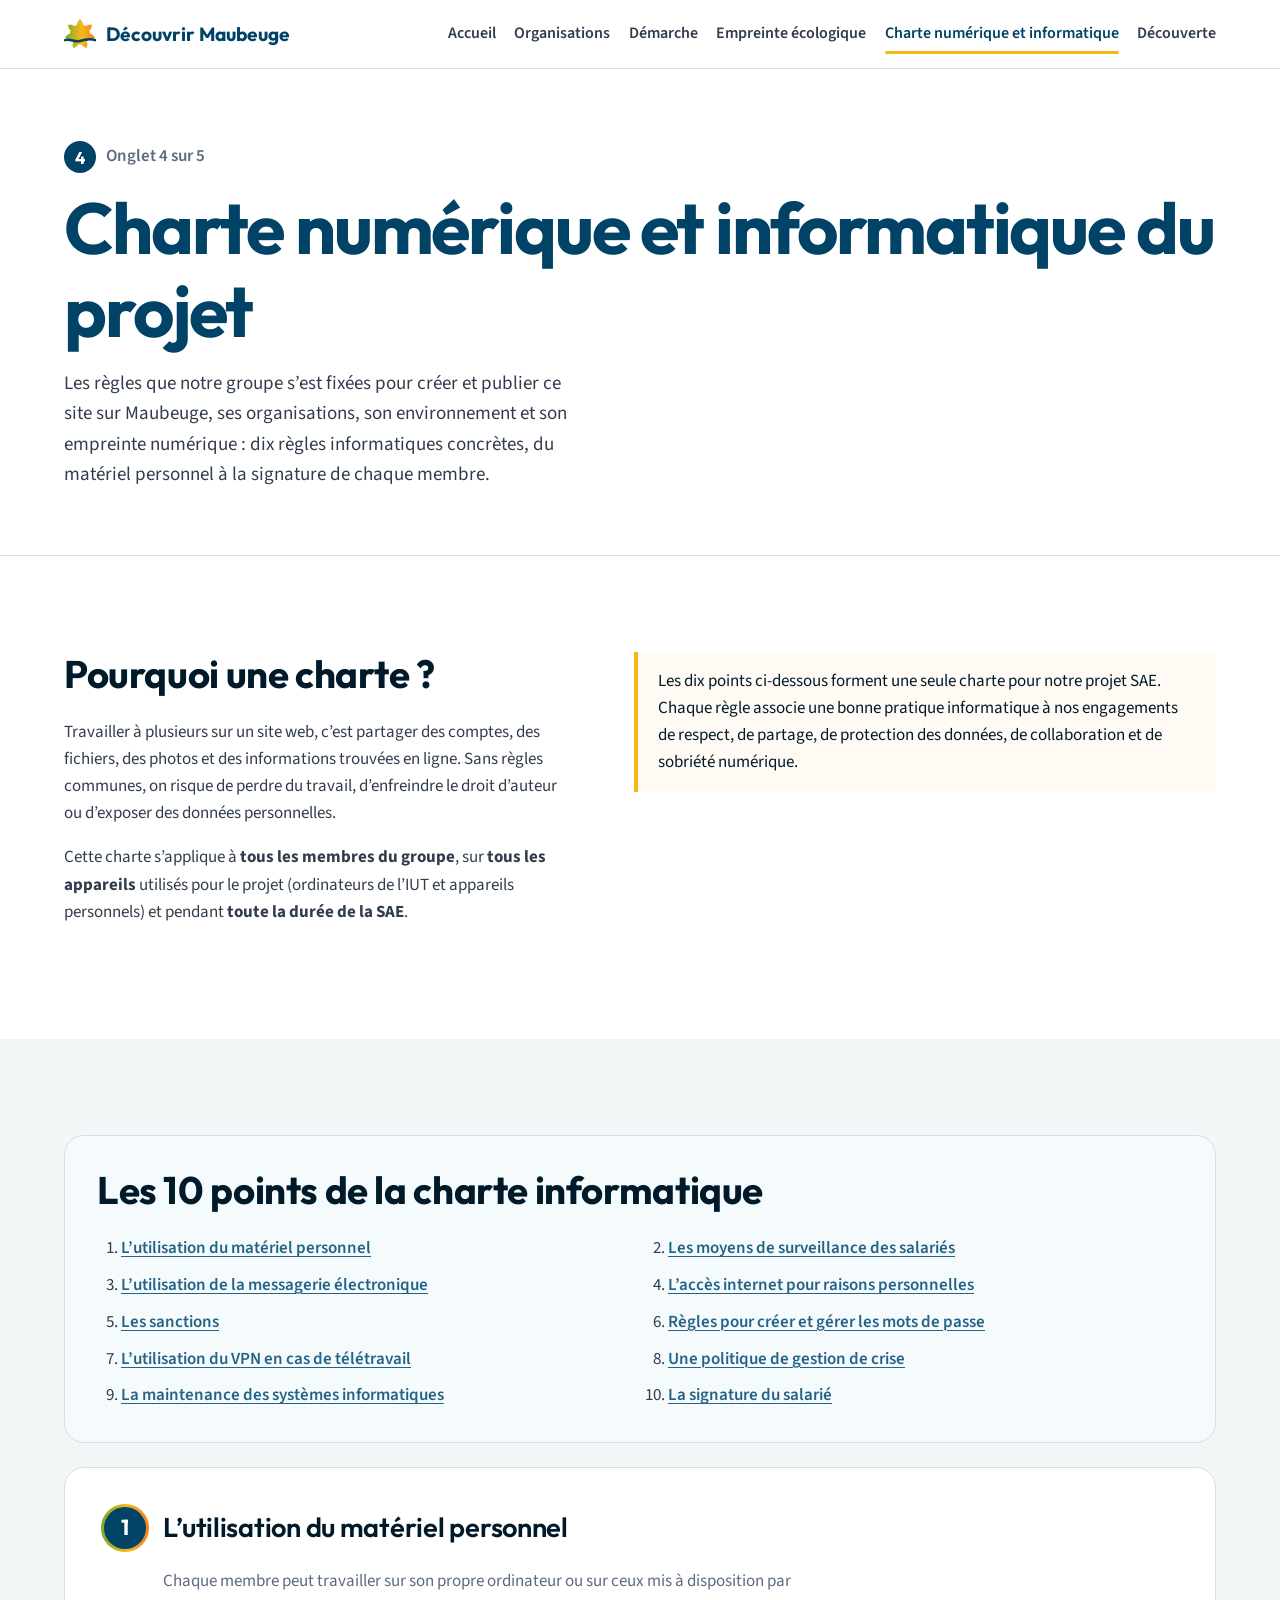
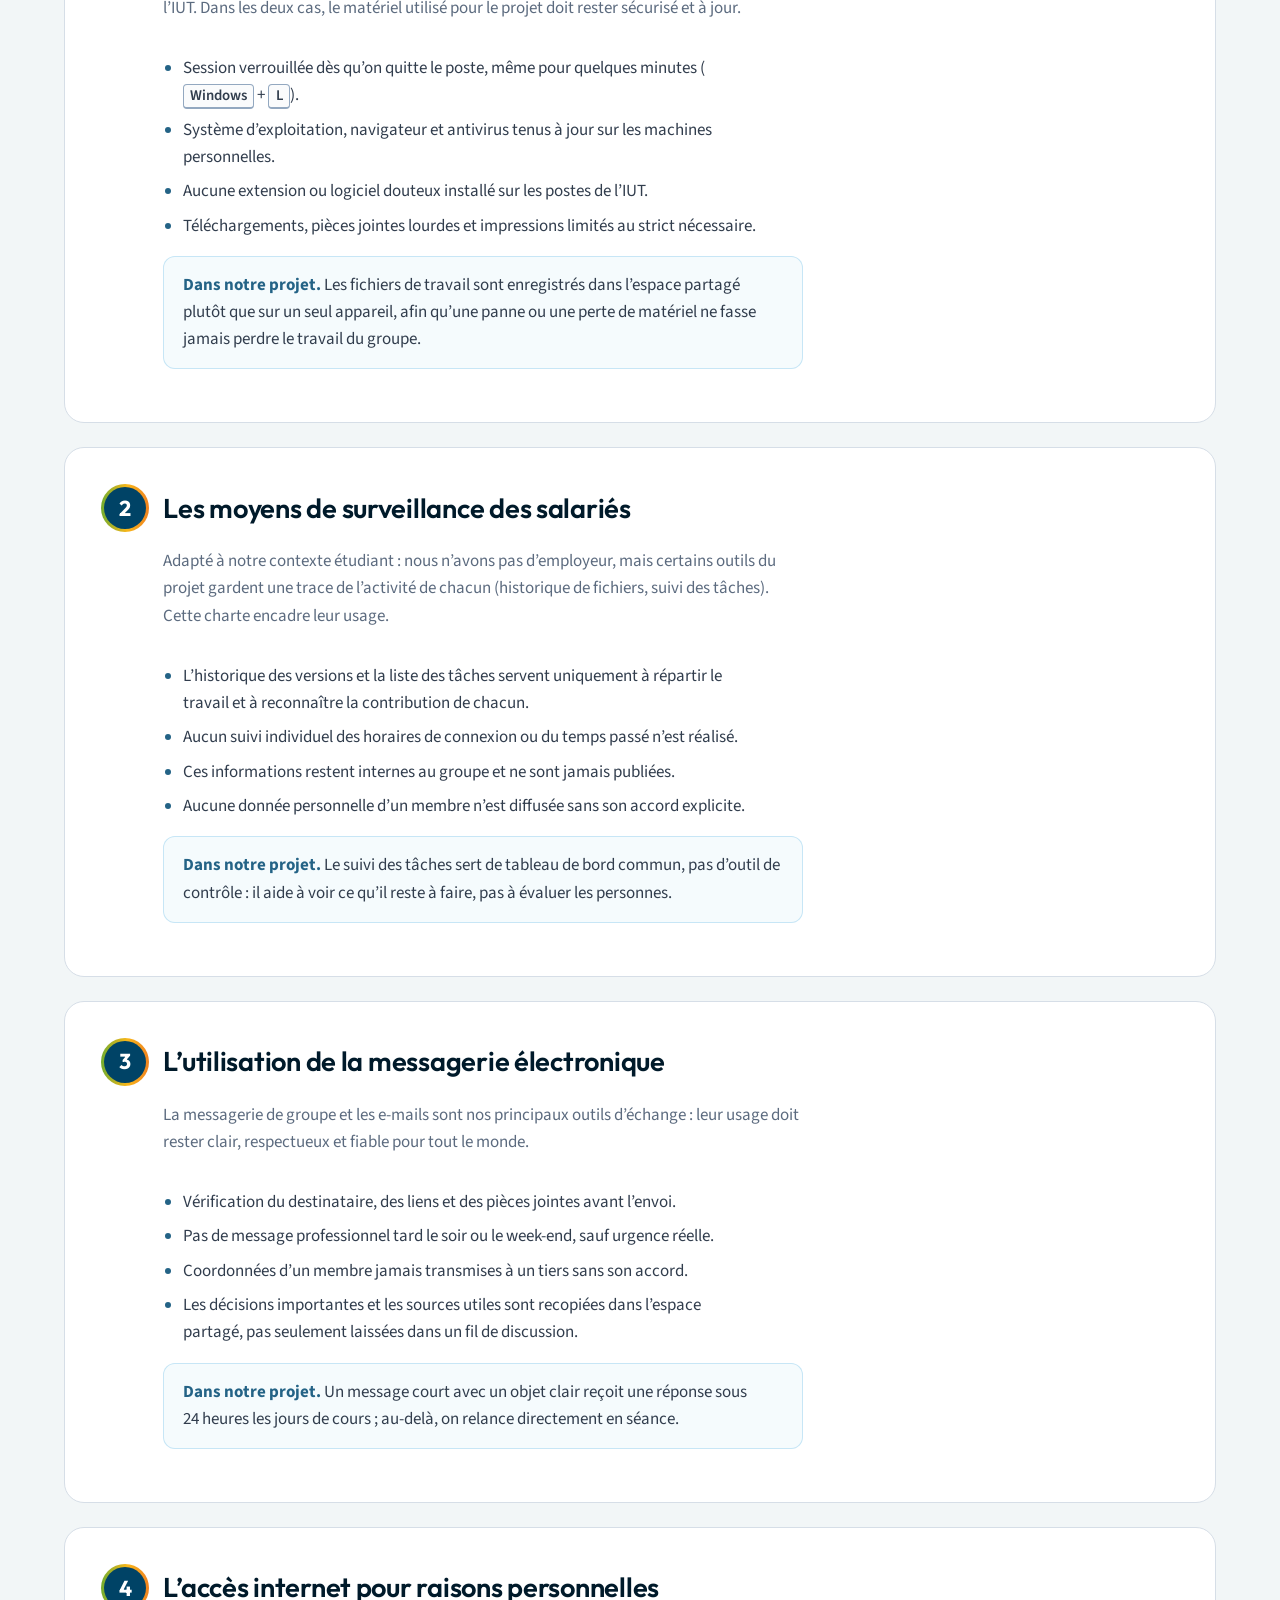
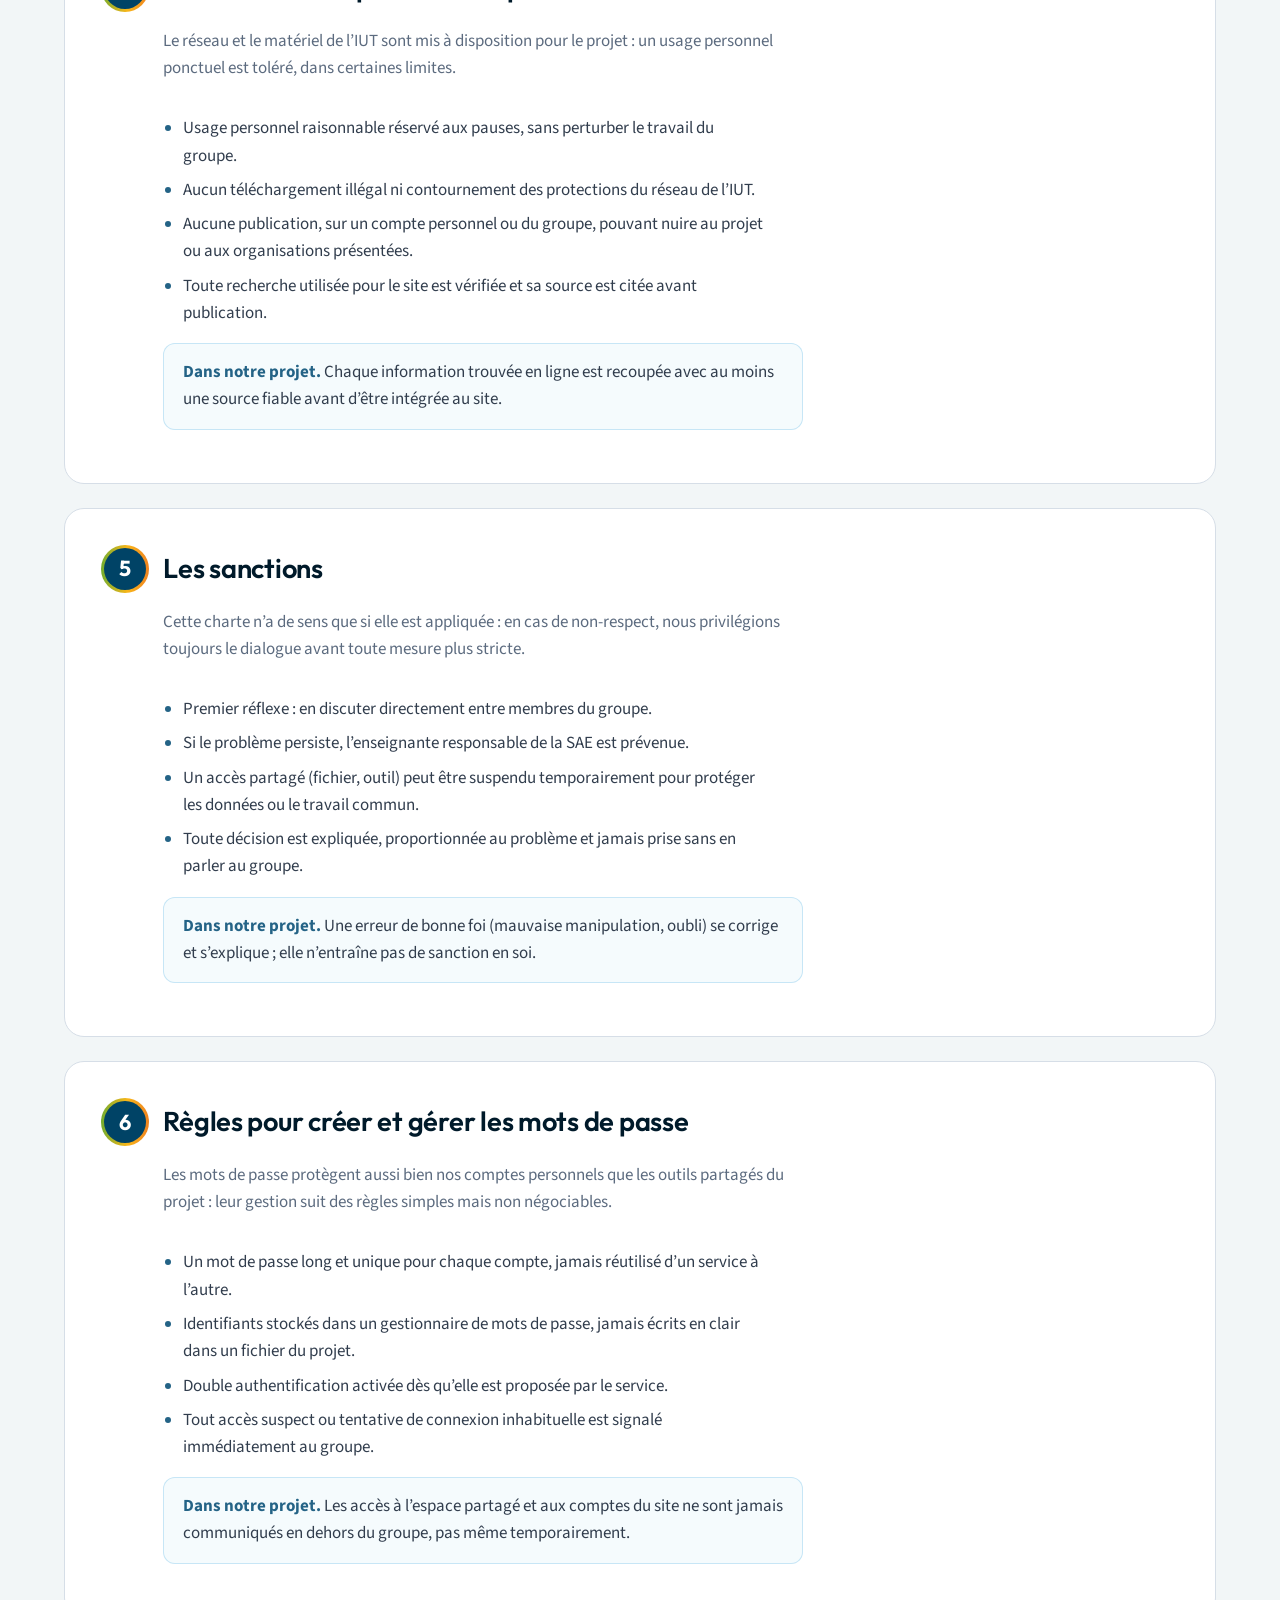
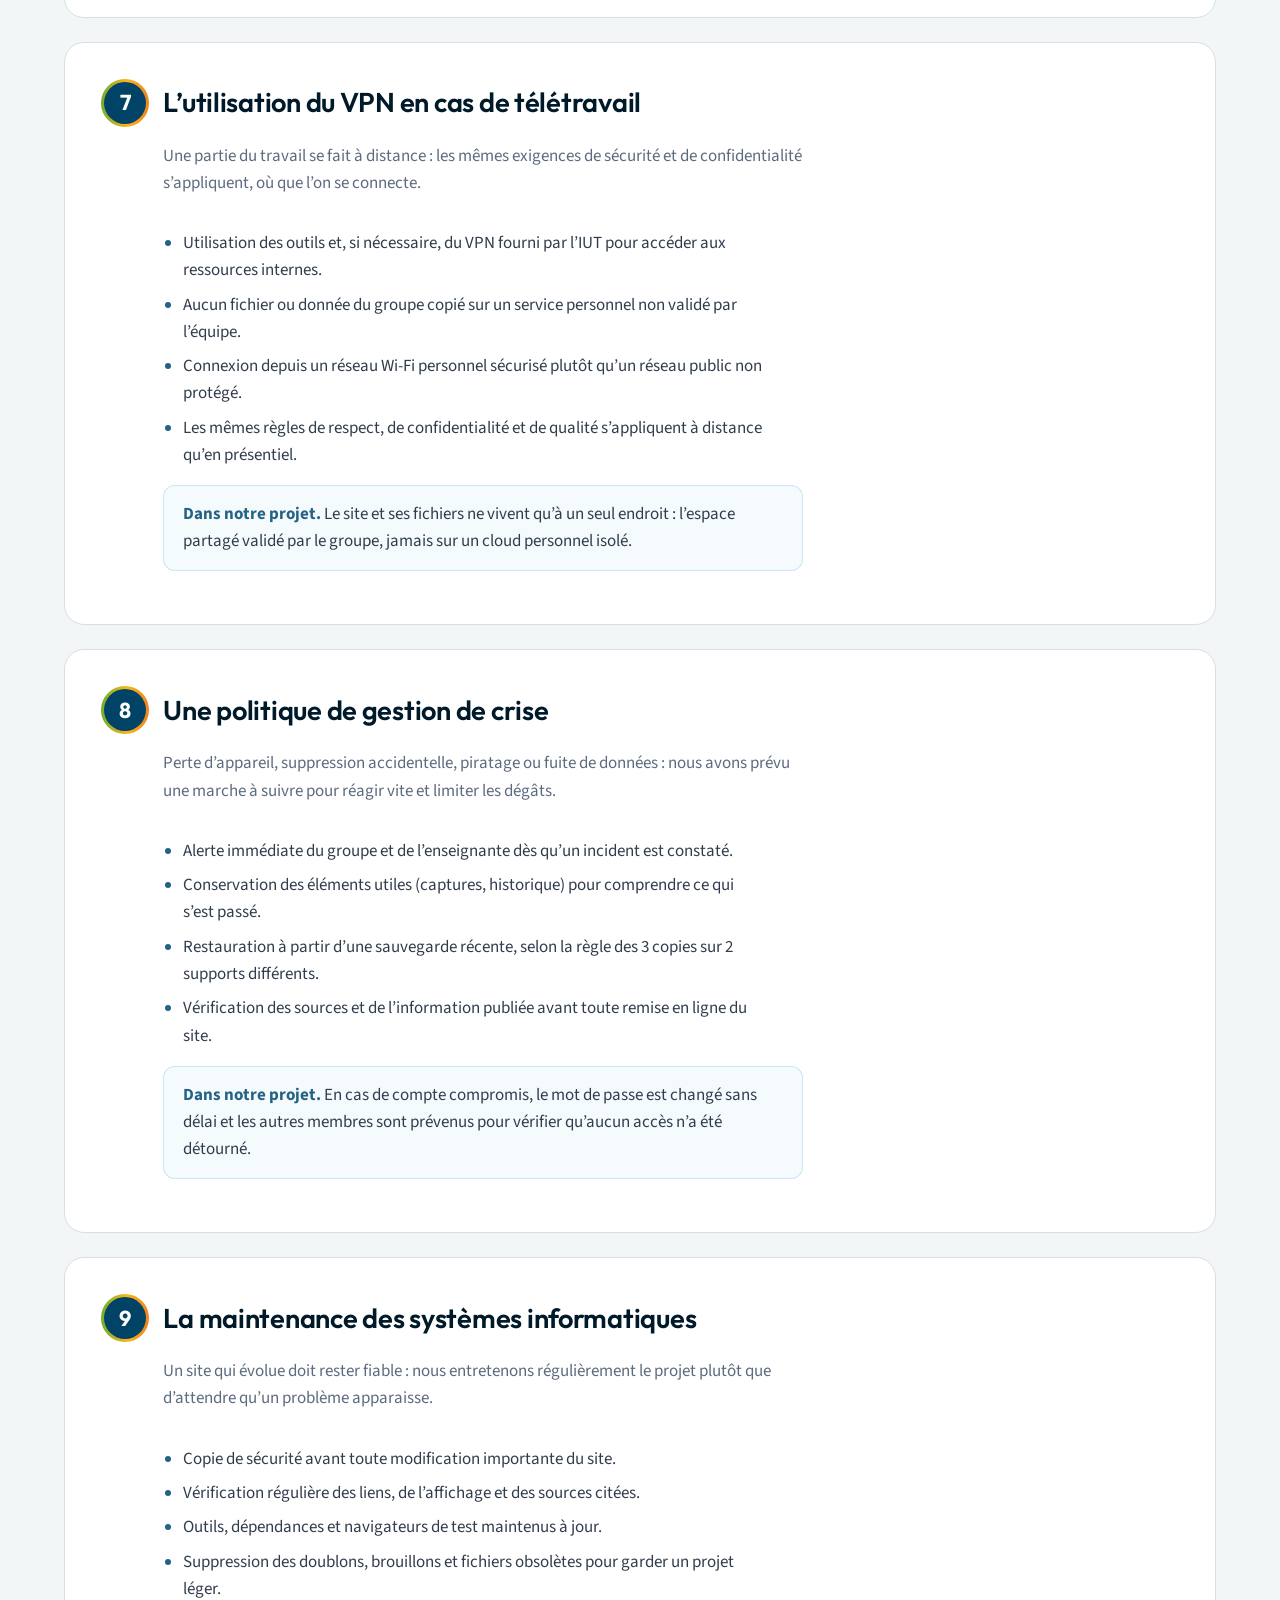
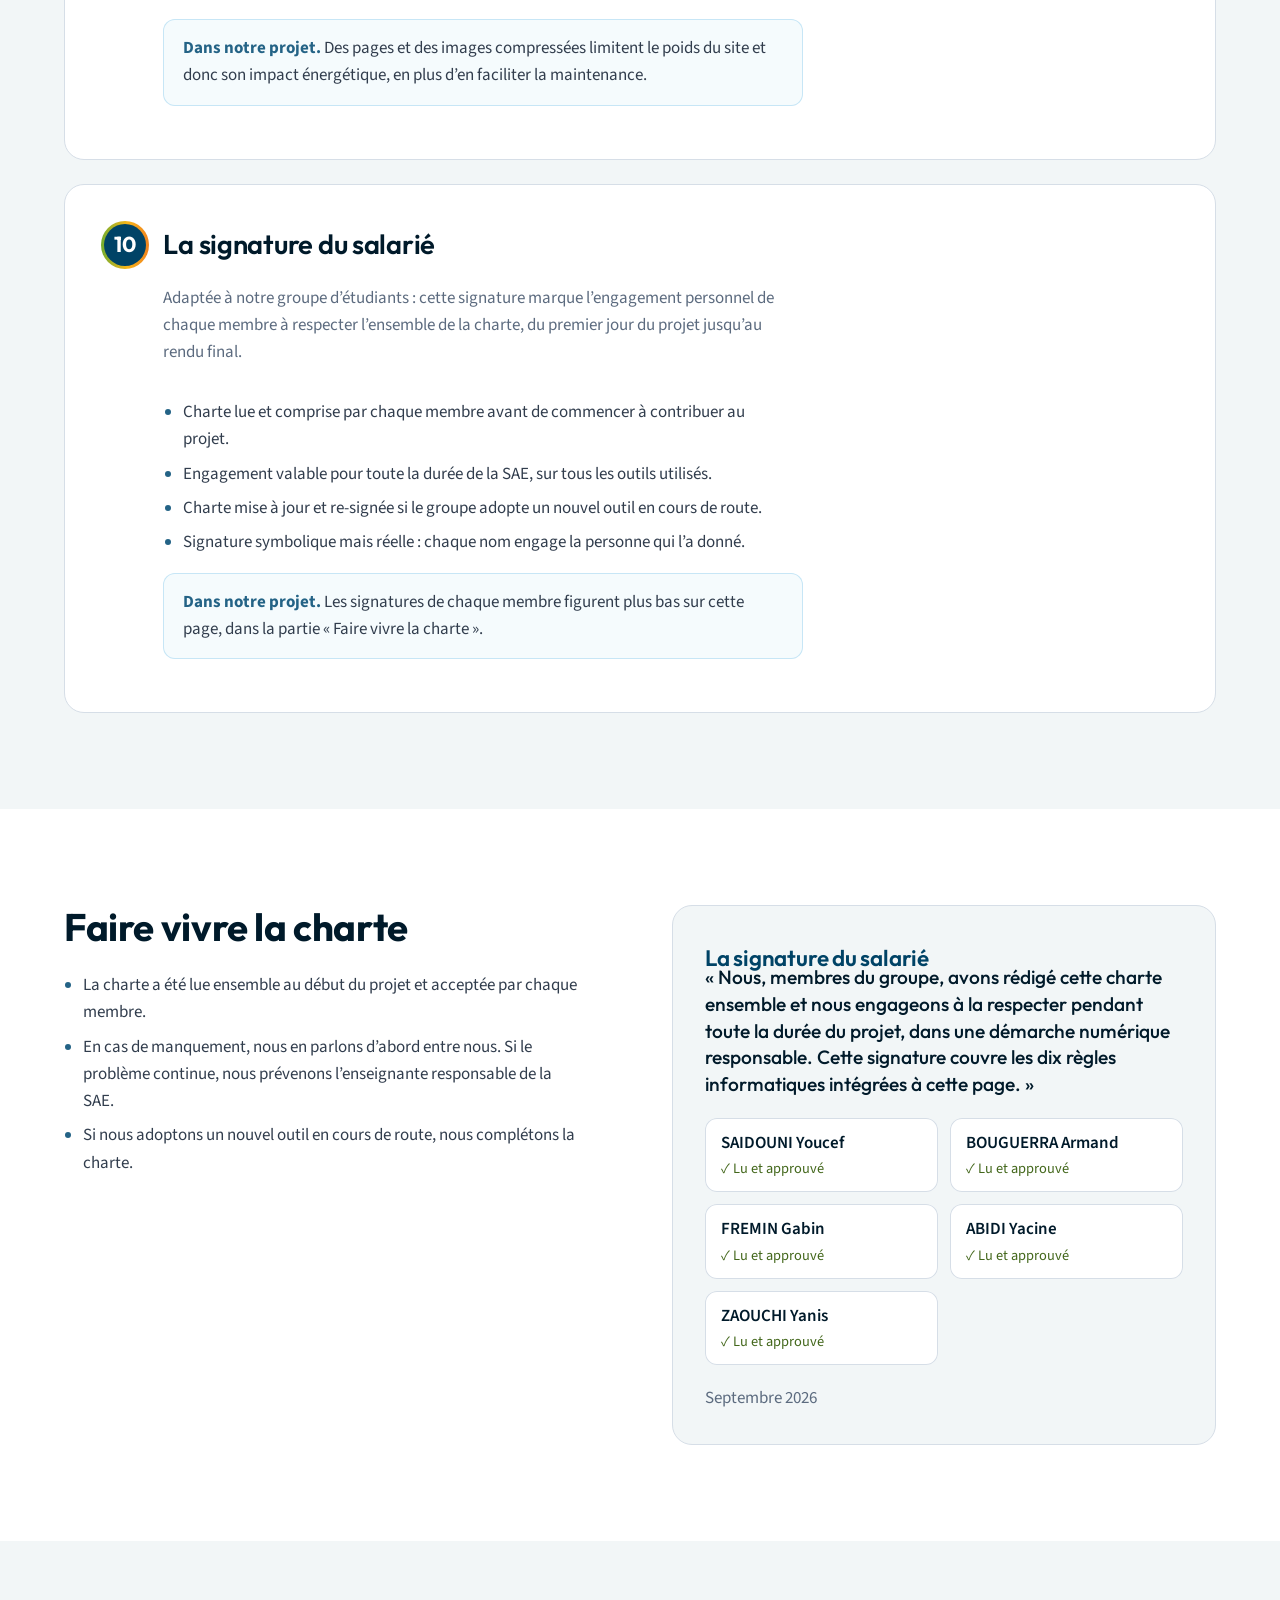
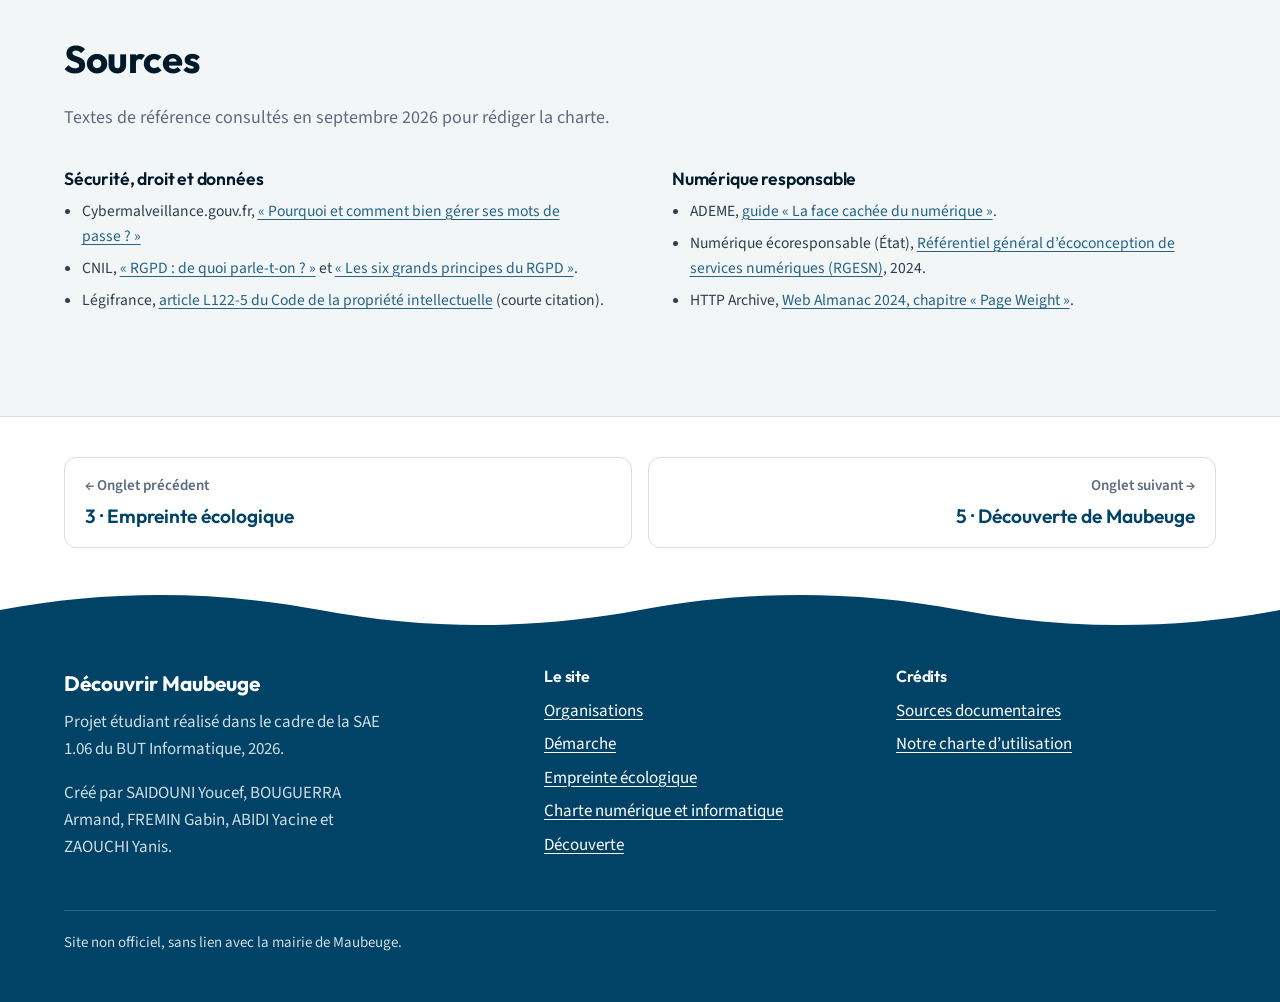
==== charte.html @ 4a70b4d7 "Add files via upload" ====
<!DOCTYPE html>
<html lang="fr">
<head>
  <meta charset="UTF-8">
  <meta name="viewport" content="width=device-width, initial-scale=1">
  <title>Découvrir Maubeuge — Charte numérique et informatique du projet</title>
  <meta name="description" content="Charte numérique et informatique de notre groupe pour le projet SAE Découvrir Maubeuge : règles responsables, sécurité, fichiers, données, outils et écoresponsabilité.">
  <link rel="preconnect" href="https://fonts.googleapis.com">
  <link rel="preconnect" href="https://fonts.gstatic.com" crossorigin>
  <link rel="stylesheet" href="https://fonts.googleapis.com/css2?family=Outfit:wght@500;600;700&family=Source+Sans+3:ital,wght@0,400;0,600;1,400&display=swap">
  <link rel="stylesheet" href="css/style.css">
  <link rel="stylesheet" href="css/charte.css">
</head>
<body>
  <a class="skip-link" href="#contenu">Aller au contenu</a>

  <!-- ============ EN-TÊTE (identique sur toutes les pages) ============ -->
  <header class="site-header">
    <div class="wrap site-header__inner">
      <a class="brand" href="index.html">
        <svg class="brand__mark" viewBox="30 26 340 340" aria-hidden="true" focusable="false">
          <defs>
            <linearGradient id="brand-arc" x1="0" y1="0" x2="1" y2="0">
              <stop offset="0" stop-color="#72AD2E"/>
              <stop offset="0.55" stop-color="#F9B619"/>
              <stop offset="1" stop-color="#F0831F"/>
            </linearGradient>
          </defs>
          <path fill="url(#brand-arc)" d="M171.8 94.8 L171.8 72.7 L200.0 35.0 L228.2 72.7 L228.2 94.8 L264.7 112.4 L281.9 98.6 L329.0 97.1 L317.1 142.7 L299.8 156.5 L308.8 195.9 L330.3 200.8 L360.9 236.7 L317.8 255.8 L296.3 250.9 L271.0 282.5 L280.6 302.4 L271.6 348.7 L229.8 326.9 L220.2 307.0 L179.8 307.0 L170.2 326.9 L128.4 348.7 L119.4 302.4 L129.0 282.5 L103.7 250.9 L82.2 255.8 L39.1 236.7 L69.7 200.8 L91.2 195.9 L100.2 156.5 L82.9 142.7 L71.0 97.1 L118.1 98.6 L135.3 112.4 Z"/>
          <path d="M40 262 C 95 238, 140 290, 200 270 S 305 240, 362 262" fill="none" stroke="#004366" stroke-width="26" stroke-linecap="round"/>
        </svg>
        <span>Découvrir Maubeuge</span>
      </a>

      <button class="nav-toggle" type="button" aria-expanded="false" aria-controls="site-nav">Menu</button>

      <nav id="site-nav" class="site-nav" aria-label="Navigation principale">
        <ul>
          <li><a href="index.html">Accueil</a></li>
          <li><a href="organisations.html">Organisations</a></li>
          <li><a href="demarche.html">Démarche</a></li>
          <li><a href="empreinte.html">Empreinte écologique</a></li>
          <li><a href="charte.html" aria-current="page">Charte numérique et informatique</a></li>
          <li><a href="decouverte.html">Découverte</a></li>
        </ul>
      </nav>
    </div>
  </header>

  <main id="contenu">

    <!-- ============ EN-TÊTE DE PAGE ============ -->
    <section class="page-head">
      <div class="wrap">
        <p class="page-head__kicker"><span class="page-head__num" aria-hidden="true">4</span>Onglet 4 sur 5</p>
        <h1>Charte numérique et informatique du projet</h1>
        <p class="page-head__lead">
          Les règles que notre groupe s’est fixées pour créer et publier ce site sur Maubeuge,
          ses organisations, son environnement et son empreinte numérique&nbsp;: dix règles
          informatiques concrètes, du matériel personnel à la signature de chaque membre.
        </p>
      </div>
    </section>

    <!-- ============ EN BREF ============ -->
    <section id="resume" class="section" aria-labelledby="resume-titre">
      <div class="wrap">
        <div class="preambule">
          <div class="prose">
            <h2 id="resume-titre">Pourquoi une charte&nbsp;?</h2>
            <p>
              Travailler à plusieurs sur un site web, c’est partager des comptes, des fichiers, des
              photos et des informations trouvées en ligne. Sans règles communes, on risque de perdre
              du travail, d’enfreindre le droit d’auteur ou d’exposer des données personnelles.
            </p>
            <p>
              Cette charte s’applique à <strong>tous les membres du groupe</strong>, sur
              <strong>tous les appareils</strong> utilisés pour le projet (ordinateurs de l’IUT et
              appareils personnels) et pendant <strong>toute la durée de la SAE</strong>.
            </p>
          </div>

          <p class="engagements-note">Les dix points ci-dessous forment une seule charte pour notre projet SAE. Chaque règle associe une bonne pratique informatique à nos engagements de respect, de partage, de protection des données, de collaboration et de sobriété numérique.</p>
        </div>
      </div>
    </section>

    <!-- ============ ARTICLES ============ -->
    <section class="section section--alt" aria-labelledby="articles-titre">
      <div class="wrap">
        <h2 id="articles-titre" class="sr-only">Le détail des dix points de la charte</h2>

        <div class="charte-points" aria-labelledby="points-titre">
          <h2 id="points-titre">Les 10 points de la charte informatique</h2>
          <ol>
            <li><a href="charte.html#materiel-personnel">L’utilisation du matériel personnel</a></li>
            <li><a href="charte.html#surveillance-salaries">Les moyens de surveillance des salariés</a></li>
            <li><a href="charte.html#messagerie-electronique">L’utilisation de la messagerie électronique</a></li>
            <li><a href="charte.html#internet-personnel">L’accès internet pour raisons personnelles</a></li>
            <li><a href="charte.html#sanctions">Les sanctions</a></li>
            <li><a href="charte.html#mots-de-passe">Règles pour créer et gérer les mots de passe</a></li>
            <li><a href="charte.html#vpn-teletravail">L’utilisation du VPN en cas de télétravail</a></li>
            <li><a href="charte.html#gestion-crise">Une politique de gestion de crise</a></li>
            <li><a href="charte.html#maintenance-systemes">La maintenance des systèmes informatiques</a></li>
            <li><a href="charte.html#signature-salarie">La signature du salarié</a></li>
          </ol>
        </div>

        <div class="informatique-cards" aria-label="Les dix points développés">
          <article class="informatique-card" id="materiel-personnel">
            <div class="informatique-card__head"><span class="informatique-card__num">1</span><h3>L’utilisation du matériel personnel</h3></div>
            <div class="informatique-card__body">
              <p>Chaque membre peut travailler sur son propre ordinateur ou sur ceux mis à disposition par l’IUT. Dans les deux cas, le matériel utilisé pour le projet doit rester sécurisé et à jour.</p>
              <ul class="liste">
                <li>Session verrouillée dès qu’on quitte le poste, même pour quelques minutes (<kbd>Windows</kbd> + <kbd>L</kbd>).</li>
                <li>Système d’exploitation, navigateur et antivirus tenus à jour sur les machines personnelles.</li>
                <li>Aucune extension ou logiciel douteux installé sur les postes de l’IUT.</li>
                <li>Téléchargements, pièces jointes lourdes et impressions limités au strict nécessaire.</li>
              </ul>
              <p class="concret"><strong>Dans notre projet.</strong> Les fichiers de travail sont enregistrés dans l’espace partagé plutôt que sur un seul appareil, afin qu’une panne ou une perte de matériel ne fasse jamais perdre le travail du groupe.</p>
            </div>
          </article>
          <article class="informatique-card" id="surveillance-salaries">
            <div class="informatique-card__head"><span class="informatique-card__num">2</span><h3>Les moyens de surveillance des salariés</h3></div>
            <div class="informatique-card__body">
              <p>Adapté à notre contexte étudiant&nbsp;: nous n’avons pas d’employeur, mais certains outils du projet gardent une trace de l’activité de chacun (historique de fichiers, suivi des tâches). Cette charte encadre leur usage.</p>
              <ul class="liste">
                <li>L’historique des versions et la liste des tâches servent uniquement à répartir le travail et à reconnaître la contribution de chacun.</li>
                <li>Aucun suivi individuel des horaires de connexion ou du temps passé n’est réalisé.</li>
                <li>Ces informations restent internes au groupe et ne sont jamais publiées.</li>
                <li>Aucune donnée personnelle d’un membre n’est diffusée sans son accord explicite.</li>
              </ul>
              <p class="concret"><strong>Dans notre projet.</strong> Le suivi des tâches sert de tableau de bord commun, pas d’outil de contrôle&nbsp;: il aide à voir ce qu’il reste à faire, pas à évaluer les personnes.</p>
            </div>
          </article>
          <article class="informatique-card" id="messagerie-electronique">
            <div class="informatique-card__head"><span class="informatique-card__num">3</span><h3>L’utilisation de la messagerie électronique</h3></div>
            <div class="informatique-card__body">
              <p>La messagerie de groupe et les e-mails sont nos principaux outils d’échange&nbsp;: leur usage doit rester clair, respectueux et fiable pour tout le monde.</p>
              <ul class="liste">
                <li>Vérification du destinataire, des liens et des pièces jointes avant l’envoi.</li>
                <li>Pas de message professionnel tard le soir ou le week-end, sauf urgence réelle.</li>
                <li>Coordonnées d’un membre jamais transmises à un tiers sans son accord.</li>
                <li>Les décisions importantes et les sources utiles sont recopiées dans l’espace partagé, pas seulement laissées dans un fil de discussion.</li>
              </ul>
              <p class="concret"><strong>Dans notre projet.</strong> Un message court avec un objet clair reçoit une réponse sous 24&nbsp;heures les jours de cours&nbsp;; au-delà, on relance directement en séance.</p>
            </div>
          </article>
          <article class="informatique-card" id="internet-personnel">
            <div class="informatique-card__head"><span class="informatique-card__num">4</span><h3>L’accès internet pour raisons personnelles</h3></div>
            <div class="informatique-card__body">
              <p>Le réseau et le matériel de l’IUT sont mis à disposition pour le projet&nbsp;: un usage personnel ponctuel est toléré, dans certaines limites.</p>
              <ul class="liste">
                <li>Usage personnel raisonnable réservé aux pauses, sans perturber le travail du groupe.</li>
                <li>Aucun téléchargement illégal ni contournement des protections du réseau de l’IUT.</li>
                <li>Aucune publication, sur un compte personnel ou du groupe, pouvant nuire au projet ou aux organisations présentées.</li>
                <li>Toute recherche utilisée pour le site est vérifiée et sa source est citée avant publication.</li>
              </ul>
              <p class="concret"><strong>Dans notre projet.</strong> Chaque information trouvée en ligne est recoupée avec au moins une source fiable avant d’être intégrée au site.</p>
            </div>
          </article>
          <article class="informatique-card" id="sanctions">
            <div class="informatique-card__head"><span class="informatique-card__num">5</span><h3>Les sanctions</h3></div>
            <div class="informatique-card__body">
              <p>Cette charte n’a de sens que si elle est appliquée&nbsp;: en cas de non-respect, nous privilégions toujours le dialogue avant toute mesure plus stricte.</p>
              <ul class="liste">
                <li>Premier réflexe&nbsp;: en discuter directement entre membres du groupe.</li>
                <li>Si le problème persiste, l’enseignante responsable de la SAE est prévenue.</li>
                <li>Un accès partagé (fichier, outil) peut être suspendu temporairement pour protéger les données ou le travail commun.</li>
                <li>Toute décision est expliquée, proportionnée au problème et jamais prise sans en parler au groupe.</li>
              </ul>
              <p class="concret"><strong>Dans notre projet.</strong> Une erreur de bonne foi (mauvaise manipulation, oubli) se corrige et s’explique&nbsp;; elle n’entraîne pas de sanction en soi.</p>
            </div>
          </article>
          <article class="informatique-card" id="mots-de-passe">
            <div class="informatique-card__head"><span class="informatique-card__num">6</span><h3>Règles pour créer et gérer les mots de passe</h3></div>
            <div class="informatique-card__body">
              <p>Les mots de passe protègent aussi bien nos comptes personnels que les outils partagés du projet&nbsp;: leur gestion suit des règles simples mais non négociables.</p>
              <ul class="liste">
                <li>Un mot de passe long et unique pour chaque compte, jamais réutilisé d’un service à l’autre.</li>
                <li>Identifiants stockés dans un gestionnaire de mots de passe, jamais écrits en clair dans un fichier du projet.</li>
                <li>Double authentification activée dès qu’elle est proposée par le service.</li>
                <li>Tout accès suspect ou tentative de connexion inhabituelle est signalé immédiatement au groupe.</li>
              </ul>
              <p class="concret"><strong>Dans notre projet.</strong> Les accès à l’espace partagé et aux comptes du site ne sont jamais communiqués en dehors du groupe, pas même temporairement.</p>
            </div>
          </article>
          <article class="informatique-card" id="vpn-teletravail">
            <div class="informatique-card__head"><span class="informatique-card__num">7</span><h3>L’utilisation du VPN en cas de télétravail</h3></div>
            <div class="informatique-card__body">
              <p>Une partie du travail se fait à distance&nbsp;: les mêmes exigences de sécurité et de confidentialité s’appliquent, où que l’on se connecte.</p>
              <ul class="liste">
                <li>Utilisation des outils et, si nécessaire, du VPN fourni par l’IUT pour accéder aux ressources internes.</li>
                <li>Aucun fichier ou donnée du groupe copié sur un service personnel non validé par l’équipe.</li>
                <li>Connexion depuis un réseau Wi-Fi personnel sécurisé plutôt qu’un réseau public non protégé.</li>
                <li>Les mêmes règles de respect, de confidentialité et de qualité s’appliquent à distance qu’en présentiel.</li>
              </ul>
              <p class="concret"><strong>Dans notre projet.</strong> Le site et ses fichiers ne vivent qu’à un seul endroit&nbsp;: l’espace partagé validé par le groupe, jamais sur un cloud personnel isolé.</p>
            </div>
          </article>
          <article class="informatique-card" id="gestion-crise">
            <div class="informatique-card__head"><span class="informatique-card__num">8</span><h3>Une politique de gestion de crise</h3></div>
            <div class="informatique-card__body">
              <p>Perte d’appareil, suppression accidentelle, piratage ou fuite de données&nbsp;: nous avons prévu une marche à suivre pour réagir vite et limiter les dégâts.</p>
              <ul class="liste">
                <li>Alerte immédiate du groupe et de l’enseignante dès qu’un incident est constaté.</li>
                <li>Conservation des éléments utiles (captures, historique) pour comprendre ce qui s’est passé.</li>
                <li>Restauration à partir d’une sauvegarde récente, selon la règle des 3 copies sur 2 supports différents.</li>
                <li>Vérification des sources et de l’information publiée avant toute remise en ligne du site.</li>
              </ul>
              <p class="concret"><strong>Dans notre projet.</strong> En cas de compte compromis, le mot de passe est changé sans délai et les autres membres sont prévenus pour vérifier qu’aucun accès n’a été détourné.</p>
            </div>
          </article>
          <article class="informatique-card" id="maintenance-systemes">
            <div class="informatique-card__head"><span class="informatique-card__num">9</span><h3>La maintenance des systèmes informatiques</h3></div>
            <div class="informatique-card__body">
              <p>Un site qui évolue doit rester fiable&nbsp;: nous entretenons régulièrement le projet plutôt que d’attendre qu’un problème apparaisse.</p>
              <ul class="liste">
                <li>Copie de sécurité avant toute modification importante du site.</li>
                <li>Vérification régulière des liens, de l’affichage et des sources citées.</li>
                <li>Outils, dépendances et navigateurs de test maintenus à jour.</li>
                <li>Suppression des doublons, brouillons et fichiers obsolètes pour garder un projet léger.</li>
              </ul>
              <p class="concret"><strong>Dans notre projet.</strong> Des pages et des images compressées limitent le poids du site et donc son impact énergétique, en plus d’en faciliter la maintenance.</p>
            </div>
          </article>
          <article class="informatique-card" id="signature-salarie">
            <div class="informatique-card__head"><span class="informatique-card__num">10</span><h3>La signature du salarié</h3></div>
            <div class="informatique-card__body">
              <p>Adaptée à notre groupe d’étudiants&nbsp;: cette signature marque l’engagement personnel de chaque membre à respecter l’ensemble de la charte, du premier jour du projet jusqu’au rendu final.</p>
              <ul class="liste">
                <li>Charte lue et comprise par chaque membre avant de commencer à contribuer au projet.</li>
                <li>Engagement valable pour toute la durée de la SAE, sur tous les outils utilisés.</li>
                <li>Charte mise à jour et re-signée si le groupe adopte un nouvel outil en cours de route.</li>
                <li>Signature symbolique mais réelle&nbsp;: chaque nom engage la personne qui l’a donné.</li>
              </ul>
              <p class="concret"><strong>Dans notre projet.</strong> Les signatures de chaque membre figurent plus bas sur cette page, dans la partie « Faire vivre la charte ».</p>
            </div>
          </article>
        </div>
      </div>
    </section>

    <!-- ============ SUIVI ET ENGAGEMENT ============ -->
    <section id="engagement" class="section" aria-labelledby="engagement-titre">
      <div class="wrap engagement">
        <div class="prose">
          <h2 id="engagement-titre">Faire vivre la charte</h2>
          <ul class="liste">
            <li>La charte a été lue ensemble au début du projet et acceptée par chaque membre.</li>
            <li>En cas de manquement, nous en parlons d’abord entre nous. Si le problème continue, nous prévenons l’enseignante responsable de la SAE.</li>
            <li>Si nous adoptons un nouvel outil en cours de route, nous complétons la charte.</li>
          </ul>
        </div>

        <div class="signature">
          <h3>La signature du salarié</h3>
          <p class="signature__texte">
            «&nbsp;Nous, membres du groupe, avons rédigé cette charte ensemble et nous engageons à la respecter
            pendant toute la durée du projet, dans une démarche numérique responsable. Cette signature couvre
            les dix règles informatiques intégrées à cette page.&nbsp;»
          </p>
          <ul class="signature__noms">
            <li><span class="signature__nom">SAIDOUNI Youcef</span><span class="signature__ok">Lu et approuvé</span></li>
            <li><span class="signature__nom">BOUGUERRA Armand</span><span class="signature__ok">Lu et approuvé</span></li>
            <li><span class="signature__nom">FREMIN Gabin</span><span class="signature__ok">Lu et approuvé</span></li>
            <li><span class="signature__nom">ABIDI Yacine</span><span class="signature__ok">Lu et approuvé</span></li>
            <li><span class="signature__nom">ZAOUCHI Yanis</span><span class="signature__ok">Lu et approuvé</span></li>
          </ul>
          <p class="signature__date">Septembre 2026</p>
        </div>
      </div>
    </section>

    <!-- ============ SOURCES ============ -->
    <section id="sources" class="section section--alt" aria-labelledby="sources-titre">
      <div class="wrap">
        <h2 id="sources-titre">Sources</h2>
        <p class="section__intro">Textes de référence consultés en septembre 2026 pour rédiger la charte.</p>

        <div class="sources-grid">
          <div>
            <h3>Sécurité, droit et données</h3>
            <ul>
              <li>Cybermalveillance.gouv.fr, <a href="https://www.cybermalveillance.gouv.fr/tous-nos-contenus/bonnes-pratiques/mots-de-passe">« Pourquoi et comment bien gérer ses mots de passe&nbsp;? »</a></li>
              <li>CNIL, <a href="https://www.cnil.fr/fr/rgpd-de-quoi-parle-t-on">« RGPD&nbsp;: de quoi parle-t-on&nbsp;? »</a> et <a href="https://www.cnil.fr/fr/comprendre-le-rgpd/les-six-grands-principes-du-rgpd">« Les six grands principes du RGPD »</a>.</li>
              <li>Légifrance, <a href="https://www.legifrance.gouv.fr/codes/article_lc/LEGIARTI000037388886/">article L122-5 du Code de la propriété intellectuelle</a> (courte citation).</li>
            </ul>
          </div>
          <div>
            <h3>Numérique responsable</h3>
            <ul>
              <li>ADEME, <a href="https://librairie.ademe.fr/cadic/2351/guide-pratique-face-cachee-numerique.pdf">guide « La face cachée du numérique »</a>.</li>
              <li>Numérique écoresponsable (État), <a href="https://ecoresponsable.numerique.gouv.fr/publications/referentiel-general-ecoconception/">Référentiel général d’écoconception de services numériques (RGESN)</a>, 2024.</li>
              <li>HTTP Archive, <a href="https://almanac.httparchive.org/en/2024/page-weight">Web Almanac 2024, chapitre « Page Weight »</a>.</li>
            </ul>
          </div>
        </div>
      </div>
    </section>

    <nav class="pager" aria-label="Onglets voisins">
      <div class="wrap pager__inner">
        <a class="pager__link pager__link--prev" href="empreinte.html">
          <span class="pager__dir"><span aria-hidden="true">←</span> Onglet précédent</span>
          <span class="pager__title">3 · Empreinte écologique</span>
        </a>
        <a class="pager__link pager__link--next" href="decouverte.html">
          <span class="pager__dir">Onglet suivant <span aria-hidden="true">→</span></span>
          <span class="pager__title">5 · Découverte de Maubeuge</span>
        </a>
      </div>
    </nav>

  </main>

  <!-- ============ PIED DE PAGE (identique sur toutes les pages) ============ -->
  <footer class="site-footer">
    <svg class="site-footer__wave" viewBox="0 0 1440 40" preserveAspectRatio="none" aria-hidden="true" focusable="false">
      <path d="M0 40 V22 C120 2 240 2 360 22 C480 42 600 42 720 22 C840 2 960 2 1080 22 C1200 42 1320 42 1440 22 V40 Z"/>
    </svg>
    <div class="site-footer__body">
      <div class="wrap">
        <div class="site-footer__grid">
          <div>
            <p class="site-footer__brand">Découvrir Maubeuge</p>
            <p>Projet étudiant réalisé dans le cadre de la SAE 1.06 du BUT Informatique, 2026.</p>
            <p>Créé par SAIDOUNI Youcef, BOUGUERRA Armand, FREMIN Gabin, ABIDI Yacine et ZAOUCHI Yanis.</p>
          </div>
          <nav aria-label="Pied de page">
            <h2>Le site</h2>
            <ul>
              <li><a href="organisations.html">Organisations</a></li>
              <li><a href="demarche.html">Démarche</a></li>
              <li><a href="empreinte.html">Empreinte écologique</a></li>
              <li><a href="charte.html">Charte numérique et informatique</a></li>
              <li><a href="decouverte.html">Découverte</a></li>
            </ul>
          </nav>
          <div>
            <h2>Crédits</h2>
            <ul>
              <li><a href="decouverte.html#sources">Sources documentaires</a></li>
              <li><a href="charte.html">Notre charte d’utilisation</a></li>
            </ul>
          </div>
        </div>
        <p class="site-footer__legal">Site non officiel, sans lien avec la mairie de Maubeuge.</p>
      </div>
    </div>
  </footer>

</body>
</html>
---- css/style.css ----
/* ==========================================================================
   Découvrir Maubeuge — feuille de style commune
   À utiliser sur TOUTES les pages du site (accueil + 5 onglets).
   Les couleurs viennent de la charte « Palette Ville de Maubeuge ».
   ========================================================================== */

:root {
  /* --- Échelles de la palette (extraits utiles) --- */
  --bleu-50: #F2F6F7;
  --bleu-100: #CFDCE2;
  --bleu-200: #ADC2CE;
  --bleu-600: #225C7A;
  --bleu-700: #004366;
  --bleu-800: #003855;
  --bleu-900: #001A2A;

  --sambre-50: #F5FBFD;
  --sambre-100: #C7E6F6;
  --sambre-300: #6BBCE7;
  --sambre-400: #40A8E0;
  --sambre-700: #246386;

  --vert-50: #F8FBF5;
  --vert-100: #D6E7C2;
  --vert-400: #72AD2E;
  --vert-600: #507B20;
  --vert-700: #43671B;

  --orange-50: #FEF9F4;
  --orange-100: #FBDBBE;
  --orange-400: #F0831F;
  --orange-600: #A95B15;
  --orange-700: #8E4C12;

  --soleil-50: #FFFBF4;
  --soleil-100: #FDE4A8;
  --soleil-300: #F9B619;
  --soleil-900: #5A4108;

  --ardoise-50: #FAFBFC;
  --ardoise-100: #D6DEE7;
  --ardoise-300: #93A8C0;
  --ardoise-600: #5C6B7F;
  --ardoise-700: #4D5C6E;
  --ardoise-900: #313D4D;

  /* --- Rôles (à utiliser dans le code des pages) --- */
  --color-bg: #FFFFFF;
  --color-bg-alt: #F2F6F7;
  --color-border: #D6DEE7;
  --color-text: #313D4D;
  --color-muted: #5C6B7F;
  --color-heading: #001A2A;
  --color-primary: #004366;
  --color-link: #246386;
  --color-accent: #F0831F;
  --color-highlight: #F9B619;
  --color-success: #507B20;
  --color-warning: #FDE4A8;
  --color-danger: #B42318;

  /* Dégradé signature : l'arc vert → jaune → orange */
  --gradient-arc: linear-gradient(90deg, #72AD2E, #F9B619 55%, #F0831F);

  /* --- Typographie --- */
  --font-display: "Outfit", "Avenir Next", "Segoe UI", system-ui, sans-serif;
  --font-text: "Source Sans 3", "Source Sans Pro", "Segoe UI", system-ui, sans-serif;

  /* --- Mise en page --- */
  --container: 72rem;
  --gutter: clamp(1.25rem, 4vw, 2.5rem);
  --space-section: clamp(3.5rem, 8vw, 6rem);
  --radius-s: 6px;
  --radius-m: 12px;
  --radius-l: 20px;
  --header-h: 4.25rem;
}

/* ---------- Base ---------- */
*,
*::before,
*::after {
  box-sizing: border-box;
}

html {
  scroll-behavior: smooth;
  scroll-padding-top: calc(var(--header-h) + 1rem);
  -webkit-text-size-adjust: 100%;
}

body {
  margin: 0;
  font-family: var(--font-text);
  font-size: 1.0625rem;
  line-height: 1.6;
  color: var(--color-text);
  background: var(--color-bg);
}

img,
svg {
  max-width: 100%;
  display: block;
}

h1,
h2,
h3,
h4 {
  font-family: var(--font-display);
  color: var(--color-heading);
  line-height: 1.15;
  letter-spacing: -0.01em;
  margin: 0 0 0.6em;
}

h1 {
  font-size: clamp(2.4rem, 6vw, 3.75rem);
  font-weight: 700;
}

h2 {
  font-size: clamp(1.75rem, 3.6vw, 2.4rem);
  font-weight: 700;
}

h3 {
  font-size: 1.25rem;
  font-weight: 600;
}

p {
  margin: 0 0 1em;
}

a {
  color: var(--color-link);
  text-decoration-thickness: 1px;
  text-underline-offset: 0.18em;
}

a:hover {
  text-decoration-thickness: 2px;
}

:focus-visible {
  outline: 3px solid var(--sambre-700);
  outline-offset: 3px;
  border-radius: 2px;
}

.sr-only {
  position: absolute;
  width: 1px;
  height: 1px;
  padding: 0;
  margin: -1px;
  overflow: hidden;
  clip: rect(0, 0, 0, 0);
  white-space: nowrap;
  border: 0;
}

.skip-link {
  position: absolute;
  left: 1rem;
  top: -4rem;
  z-index: 100;
  padding: 0.6rem 1rem;
  background: var(--color-primary);
  color: #fff;
  border-radius: var(--radius-s);
  font-weight: 600;
}

.skip-link:focus {
  top: 1rem;
}

.wrap {
  width: 100%;
  max-width: calc(var(--container) + 2 * var(--gutter));
  margin-inline: auto;
  padding-inline: var(--gutter);
}

/* ---------- Sections ---------- */
.section {
  padding-block: var(--space-section);
}

.section--alt {
  background: var(--color-bg-alt);
}

.section__intro {
  max-width: 62ch;
  font-size: 1.125rem;
  color: var(--color-muted);
  margin-bottom: 2.25rem;
}

.prose {
  max-width: 65ch;
}

/* ---------- Boutons ---------- */
.btn {
  display: inline-flex;
  align-items: center;
  justify-content: center;
  gap: 0.5rem;
  min-height: 2.9rem;
  padding: 0.65rem 1.35rem;
  border: 2px solid transparent;
  border-radius: var(--radius-s);
  font-family: var(--font-text);
  font-size: 1.0625rem;
  font-weight: 600;
  line-height: 1.2;
  text-decoration: none;
  cursor: pointer;
  transition: background-color 0.15s ease, color 0.15s ease, border-color 0.15s ease;
}

.btn--primary {
  background: var(--color-primary);
  color: #fff;
}

.btn--primary:hover {
  background: var(--bleu-800);
}

.btn--secondary {
  background: transparent;
  color: var(--color-primary);
  border-color: var(--color-primary);
}

.btn--secondary:hover {
  background: var(--bleu-50);
}

.btn:disabled {
  opacity: 0.45;
  cursor: not-allowed;
}

/* ---------- En-tête ---------- */
.site-header {
  position: sticky;
  top: 0;
  z-index: 1000;
  background: rgba(255, 255, 255, 0.96);
  border-bottom: 1px solid var(--color-border);
  backdrop-filter: saturate(1.4) blur(6px);
}

.site-header__inner {
  display: flex;
  align-items: center;
  justify-content: space-between;
  gap: 1.5rem;
  min-height: var(--header-h);
}

.brand {
  display: inline-flex;
  align-items: center;
  gap: 0.6rem;
  font-family: var(--font-display);
  font-weight: 700;
  font-size: 1.2rem;
  color: var(--color-primary);
  text-decoration: none;
  white-space: nowrap;
}

.brand__mark {
  width: 2rem;
  height: 2rem;
  flex: none;
}

.site-nav ul {
  display: flex;
  flex-wrap: wrap;
  gap: 0.25rem 1.15rem;
  margin: 0;
  padding: 0;
  list-style: none;
}

.site-nav a {
  position: relative;
  display: inline-block;
  padding-block: 0.45rem;
  color: var(--ardoise-900);
  font-weight: 600;
  font-size: 1rem;
  text-decoration: none;
}

.site-nav a::after {
  content: "";
  position: absolute;
  left: 0;
  right: 0;
  bottom: 0;
  height: 3px;
  border-radius: 2px;
  background: transparent;
  transition: background-color 0.15s ease;
}

.site-nav a:hover {
  color: var(--color-primary);
}

.site-nav a:hover::after {
  background: var(--bleu-100);
}

.site-nav a[aria-current="page"] {
  color: var(--color-primary);
}

/* Onglet actif : souligné jaune soleil (rôle « surlignage » de la charte) */
.site-nav a[aria-current="page"]::after {
  background: var(--color-highlight);
}

.nav-toggle {
  display: none;
}

@media (max-width: 68rem) {
  .site-nav {
    position: absolute;
    top: 100%;
    left: 0;
    right: 0;
    display: block;
    background: #fff;
    border-bottom: 1px solid var(--color-border);
    box-shadow: 0 12px 24px -12px rgba(0, 26, 42, 0.25);
  }

  .site-nav ul {
    flex-direction: column;
    gap: 0;
    padding: 0.5rem var(--gutter) 1rem;
  }

  .site-nav a {
    display: block;
    padding-block: 0.8rem;
    border-bottom: 1px solid var(--bleu-50);
  }

  .site-nav a::after {
    right: auto;
    width: 2.5rem;
  }

  .site-header__inner {
    position: relative;
  }
}

@media (max-width: 26rem) {
  .site-header__inner {
    gap: 0.75rem;
  }

  .brand {
    font-size: 1.05rem;
    gap: 0.45rem;
  }

  .brand__mark {
    width: 1.7rem;
    height: 1.7rem;
  }
}

/* ---------- Pied de page ---------- */
.site-footer {
  margin-top: 0;
  color: #fff;
}

.site-footer__wave {
  width: 100%;
  height: 2.5rem;
  fill: var(--color-primary);
  margin-bottom: -1px;
}

/* Si la dernière section de la page a un fond alterné, la vague se pose dessus */
main:has(> .section--alt:last-child) + .site-footer {
  background: var(--color-bg-alt);
}

.site-footer__body {
  background: var(--color-primary);
  padding-block: 2.5rem 2rem;
}

.site-footer__grid {
  display: grid;
  grid-template-columns: 1.4fr 1fr 1fr;
  gap: 2rem;
}

.site-footer__brand {
  font-family: var(--font-display);
  font-weight: 700;
  font-size: 1.3rem;
  margin-bottom: 0.5rem;
}

.site-footer p {
  color: var(--bleu-100);
  max-width: 40ch;
}

.site-footer p.site-footer__brand {
  color: #fff;
}

.site-footer h2 {
  color: #fff;
  font-size: 1rem;
  font-weight: 600;
  margin-bottom: 0.75rem;
}

.site-footer ul {
  list-style: none;
  margin: 0;
  padding: 0;
  display: grid;
  gap: 0.4rem;
}

.site-footer a {
  color: #fff;
}

.site-footer :focus-visible {
  outline-color: var(--soleil-300);
}

.site-footer p.site-footer__legal {
  max-width: none;
  margin-top: 2rem;
  padding-top: 1.25rem;
  border-top: 1px solid rgba(255, 255, 255, 0.18);
  font-size: 0.9375rem;
}

@media (max-width: 48rem) {
  .site-footer__grid {
    grid-template-columns: 1fr;
  }
}

/* ---------- Petits composants partagés ---------- */
.tag {
  display: inline-flex;
  align-items: center;
  gap: 0.4rem;
  font-size: 0.875rem;
  font-weight: 600;
  line-height: 1.3;
}

.tag::before {
  content: "";
  width: 0.7rem;
  height: 0.7rem;
  border-radius: 50%;
  background: currentColor;
  flex: none;
}

/* Catégories : la couleur du texte respecte le contraste AA sur fond blanc */
.tag--patrimoine { color: var(--bleu-700); }
.tag--nature { color: var(--vert-700); }
.tag--culture { color: var(--orange-700); }
.tag--memoire { color: var(--ardoise-700); }

.source-note {
  font-size: 0.9rem;
  color: var(--color-muted);
}

/* Tableau avec défilement horizontal si l'écran est trop étroit */
.table-wrap {
  overflow-x: auto;
  border: 1px solid var(--color-border);
  border-radius: var(--radius-m);
  background: #fff;
}

.table-wrap table {
  width: 100%;
  border-collapse: collapse;
}

.table-wrap th,
.table-wrap td {
  padding: 0.85rem 1rem;
  text-align: left;
  vertical-align: top;
  border-bottom: 1px solid var(--color-border);
}

.table-wrap tbody tr:last-child > * {
  border-bottom: 0;
}

.table-wrap thead th {
  font-family: var(--font-display);
  font-size: 1.05rem;
  font-weight: 600;
  color: var(--color-heading);
  background: var(--color-bg-alt);
}

.table-wrap thead td {
  background: var(--color-bg-alt);
}

/* Liste de sources en deux colonnes (onglets 1 à 4) */
.sources-grid {
  display: grid;
  grid-template-columns: repeat(2, minmax(0, 1fr));
  gap: 1.5rem clamp(2rem, 5vw, 4rem);
}

.sources-grid h3 {
  font-size: 1.1rem;
  margin-bottom: 0.6rem;
}

.sources-grid ul {
  margin: 0;
  padding-left: 1.1rem;
  font-size: 0.975rem;
}

.sources-grid li {
  margin-bottom: 0.45rem;
}

.sources-grid a {
  overflow-wrap: anywhere;
}

@media (max-width: 52rem) {
  .sources-grid {
    grid-template-columns: 1fr;
  }
}

/* ---------- Graphique en barres horizontales (onglets 1 et 4) ----------
   Sur la figure : style="--max: 1000" (valeur la plus grande)
   Sur chaque ligne : style="--v: 420" ; classe is-accent pour la mettre en avant */
.bars {
  margin: 1.75rem 0 0;
  padding: 1.25rem 1.25rem 1rem;
  border: 1px solid var(--color-border);
  border-radius: var(--radius-m);
  background: #fff;
}

.bars figcaption {
  display: flex;
  flex-wrap: wrap;
  justify-content: space-between;
  gap: 0.5rem 1.5rem;
  margin-bottom: 1.1rem;
}

.bars__title {
  font-family: var(--font-display);
  font-size: 1.1rem;
  font-weight: 600;
  color: var(--color-heading);
}

.bars__legend {
  display: flex;
  flex-wrap: wrap;
  gap: 0.35rem 1rem;
  font-size: 0.9rem;
  color: var(--color-muted);
}

.bars__key {
  display: inline-flex;
  align-items: center;
  gap: 0.4rem;
}

.bars__key::before {
  content: "";
  width: 0.8rem;
  height: 0.8rem;
  border-radius: 3px;
  background: var(--ardoise-300);
}

.bars__key--accent::before {
  background: var(--vert-600);
}

.bars__list {
  display: grid;
  gap: 0.8rem;
  margin: 0 0 0.75rem;
  padding: 0;
  list-style: none;
}

.bars__list li {
  display: grid;
  grid-template-columns: 12.5rem minmax(0, 1fr) 4.5rem;
  grid-template-areas: "label track value";
  align-items: center;
  gap: 0.75rem;
}

.bars__label {
  grid-area: label;
  font-weight: 600;
  line-height: 1.3;
}

.bars__label small {
  font-size: 0.875rem;
  font-weight: 400;
  color: var(--color-muted);
}

.bars__track {
  grid-area: track;
  height: 12px;
}

/* Longueur proportionnelle à la valeur */
.bars__bar {
  display: block;
  height: 100%;
  width: calc(var(--v) / var(--max) * 100%);
  min-width: 4px;
  border-radius: 0 4px 4px 0;
  background: var(--ardoise-300);
}

.is-accent .bars__bar {
  background: var(--vert-600);
}

.bars__value {
  grid-area: value;
  text-align: right;
  font-weight: 600;
  font-variant-numeric: tabular-nums;
  white-space: nowrap;
  color: var(--color-heading);
}

.bars .source-note {
  margin: 0;
}

@media (max-width: 36rem) {
  .bars__list li {
    grid-template-columns: minmax(0, 1fr) auto;
    grid-template-areas:
      "label value"
      "track track";
    gap: 0.35rem 0.75rem;
  }
}

/* ---------- En-tête des pages d'onglet ---------- */
.page-head {
  padding-block: clamp(2.5rem, 6vw, 4.5rem) 2rem;
  border-bottom: 1px solid var(--color-border);
}

.page-head h1 {
  font-size: clamp(2.6rem, 7vw, 4.5rem);
  letter-spacing: -0.03em;
  color: var(--color-primary);
  margin-bottom: 1rem;
}

.page-head__kicker {
  display: inline-flex;
  align-items: center;
  gap: 0.6rem;
  margin: 0 0 0.9rem;
  font-weight: 600;
  color: var(--color-muted);
}

.page-head__num {
  display: grid;
  place-items: center;
  width: 2rem;
  height: 2rem;
  border-radius: 50%;
  background: var(--color-primary);
  color: #fff;
  font-family: var(--font-display);
  font-weight: 700;
  line-height: 1;
}

.page-head__lead {
  max-width: 58ch;
  font-size: 1.1875rem;
  margin-bottom: 2rem;
}

/* Sommaire de la page (pastilles) */
.toc ul {
  display: flex;
  flex-wrap: wrap;
  gap: 0.5rem;
  margin: 0;
  padding: 0;
  list-style: none;
}

.toc a {
  display: inline-block;
  padding: 0.4rem 0.9rem;
  border: 1px solid var(--color-border);
  border-radius: 999px;
  color: var(--color-primary);
  font-weight: 600;
  font-size: 0.975rem;
  text-decoration: none;
  transition: background-color 0.15s ease, border-color 0.15s ease;
}

.toc a:hover {
  background: var(--bleu-50);
  border-color: var(--bleu-200);
}

/* ---------- Navigation entre onglets (bas de page) ---------- */
.pager {
  padding-block: 2.5rem;
  border-top: 1px solid var(--color-border);
}

.pager__inner {
  display: grid;
  grid-template-columns: repeat(2, minmax(0, 1fr));
  gap: 1rem;
}

.pager__link {
  display: flex;
  flex-direction: column;
  gap: 0.15rem;
  padding: 1rem 1.25rem;
  border: 1px solid var(--color-border);
  border-radius: var(--radius-m);
  color: inherit;
  text-decoration: none;
  transition: background-color 0.15s ease, border-color 0.15s ease;
}

.pager__link:hover {
  background: var(--bleu-50);
  border-color: var(--bleu-200);
}

.pager__link--next {
  grid-column: 2;
  text-align: right;
}

.pager__dir {
  font-size: 0.9375rem;
  font-weight: 600;
  color: var(--color-muted);
}

.pager__title {
  font-family: var(--font-display);
  font-size: 1.2rem;
  font-weight: 600;
  color: var(--color-primary);
}

@media (max-width: 36rem) {
  .pager__inner {
    grid-template-columns: 1fr;
  }

  .pager__link--next {
    grid-column: auto;
  }
}

/* ---------- État d'avancement (✓ fait, ◐ en cours, ○ à faire) ----------
   La forme du repère change avec l'état : l'information ne passe pas
   que par la couleur. */
.status {
  display: inline-flex;
  align-items: center;
  gap: 0.4rem;
  padding: 0.15rem 0.65rem;
  border-radius: 999px;
  font-size: 0.875rem;
  font-weight: 600;
  line-height: 1.4;
  white-space: nowrap;
}

.status::before {
  content: "";
  flex: none;
  width: 0.6rem;
  height: 0.6rem;
  border-radius: 50%;
  border: 2px solid currentColor;
}

.status--done {
  background: var(--vert-50);
  color: var(--vert-700);
  box-shadow: inset 0 0 0 1px var(--vert-100);
}

.status--done::before {
  content: "✓";
  width: auto;
  height: auto;
  border: 0;
  font-size: 0.8rem;
  line-height: 1;
}

.status--doing {
  background: var(--soleil-50);
  color: var(--soleil-900);
  box-shadow: inset 0 0 0 1px var(--soleil-100);
}

.status--doing::before {
  background: linear-gradient(90deg, currentColor 50%, transparent 50%);
}

.status--todo {
  background: var(--ardoise-50);
  color: var(--ardoise-700);
  box-shadow: inset 0 0 0 1px var(--ardoise-100);
}

/* ---------- Carte mentale (onglets 2 et 3) ----------
   Structure : un nœud central, deux listes de branches (gauche, droite)
   et un pied facultatif. Les traits sont décoratifs et gérés en CSS ;
   sans JavaScript, la carte reste lisible sous forme de cartes. */
.mindmap {
  position: relative;
  display: grid;
  grid-template-columns: minmax(0, 1fr) minmax(10rem, 14rem) minmax(0, 1fr);
  grid-template-areas:
    "left center right"
    "foot foot foot";
  align-items: center;
  column-gap: clamp(3rem, 6vw, 5.5rem);
  row-gap: 3.5rem;
}

.mindmap__links {
  position: absolute;
  inset: 0;
  width: 100%;
  height: 100%;
  overflow: visible;
  pointer-events: none;
}

.mindmap__center {
  grid-area: center;
  position: relative;
  display: grid;
  place-items: center;
  aspect-ratio: 1;
  margin: 0;
  padding: 1.25rem;
  border: 6px solid transparent;
  border-radius: 50%;
  /* Disque bleu Maubeuge cerclé par l'arc du logo */
  background: linear-gradient(var(--color-primary), var(--color-primary)) padding-box,
    var(--gradient-arc) border-box;
  box-shadow: inset 0 0 0 3px #fff;
  color: #fff;
  font-family: var(--font-display);
  font-size: 1.3rem;
  font-weight: 700;
  line-height: 1.2;
  text-align: center;
  text-wrap: balance;
}

.mindmap__col {
  position: relative;
  display: grid;
  gap: 1.25rem;
  margin: 0;
  padding: 0;
  list-style: none;
}

.mindmap__col--left {
  grid-area: left;
}

.mindmap__col--right {
  grid-area: right;
}

.mindmap__foot {
  grid-area: foot;
  position: relative;
}

.mindmap__branch {
  --branch: var(--bleu-700);
  --branch-ink: var(--bleu-700);
  position: relative;
  padding: 1rem 1.15rem 1.1rem;
  border: 1px solid var(--color-border);
  border-radius: var(--radius-m);
  background: #fff;
}

.mindmap__title {
  display: flex;
  align-items: center;
  gap: 0.55rem;
  margin: 0 0 0.5rem;
  font-size: 1.15rem;
  color: var(--branch-ink);
}

.mindmap__title::before {
  content: "";
  flex: none;
  width: 0.8rem;
  height: 0.8rem;
  border-radius: 50%;
  background: var(--branch);
}

.mindmap__branch ul {
  margin: 0;
  padding-left: 1.1rem;
  font-size: 0.975rem;
}

.mindmap__branch li + li {
  margin-top: 0.3rem;
}

.mindmap__branch--vert { --branch: var(--vert-400); --branch-ink: var(--vert-700); }
.mindmap__branch--orange { --branch: var(--orange-400); --branch-ink: var(--orange-700); }
.mindmap__branch--soleil { --branch: var(--soleil-300); --branch-ink: var(--soleil-900); }
.mindmap__branch--sambre { --branch: var(--sambre-400); --branch-ink: var(--sambre-700); }
.mindmap__branch--bleu { --branch: var(--bleu-700); --branch-ink: var(--bleu-700); }
.mindmap__branch--ardoise { --branch: var(--ardoise-300); --branch-ink: var(--ardoise-700); }

/* Tablette et téléphone : la carte devient une arborescence verticale */
@media (max-width: 56rem) {
  .mindmap {
    grid-template-columns: minmax(0, 1fr);
    grid-template-areas:
      "center"
      "left"
      "right"
      "foot";
    row-gap: 0;
  }

  .mindmap__links {
    display: none;
  }

  .mindmap__center {
    justify-self: start;
    aspect-ratio: auto;
    padding: 0.9rem 1.5rem;
    border-radius: var(--radius-l);
    font-size: 1.2rem;
  }

  .mindmap__col,
  .mindmap__foot {
    margin-left: 1.5rem;
    padding: 1.25rem 0 0 1.5rem;
    border-left: 3px solid var(--color-border);
  }

  .mindmap__branch::before {
    content: "";
    position: absolute;
    top: 1.55rem;
    left: calc(-1.5rem - 4px);
    width: calc(1.5rem + 3px);
    height: 3px;
    background: var(--branch);
  }
}

@media (prefers-reduced-motion: reduce) {
  html {
    scroll-behavior: auto;
  }

  *,
  *::before,
  *::after {
    animation-duration: 0.01ms !important;
    animation-iteration-count: 1 !important;
    transition-duration: 0.01ms !important;
  }
}
---- css/charte.css ----
/* ==========================================================================
   Onglet 4 — Charte numérique du projet
   ========================================================================== */

/* ---------- Préambule et six engagements ---------- */
.preambule {
  display: grid;
  grid-template-columns: minmax(0, 1fr) minmax(0, 1.15fr);
  gap: clamp(2rem, 5vw, 4.5rem);
  align-items: start;
}

.engagements {
  display: grid;
  grid-template-columns: repeat(2, minmax(0, 1fr));
  gap: 0.75rem;
  margin: 0;
  padding: 0;
  list-style: none;
}

.engagements a {
  display: flex;
  align-items: flex-start;
  gap: 0.85rem;
  height: 100%;
  padding: 1rem 1.1rem;
  border: 1px solid var(--color-border);
  border-radius: var(--radius-m);
  color: var(--color-text);
  text-decoration: none;
  transition: background-color 0.15s ease, border-color 0.15s ease;
}

.engagements a:hover {
  background: var(--bleu-50);
  border-color: var(--bleu-200);
}

.engagements strong {
  display: block;
  margin-bottom: 0.15rem;
  font-family: var(--font-display);
  font-size: 1.05rem;
  font-weight: 600;
  color: var(--color-heading);
}

.engagements a > span:last-child {
  font-size: 0.95rem;
  line-height: 1.45;
}

.engagements__num,
.article__num {
  display: grid;
  place-items: center;
  flex: none;
  border-radius: 50%;
  background: var(--color-primary);
  color: #fff;
  font-family: var(--font-display);
  font-weight: 700;
  line-height: 1;
}

.engagements__num {
  width: 2.1rem;
  height: 2.1rem;
  font-size: 1rem;
}

/* ---------- Articles ---------- */
.charte-points {
  margin-bottom: 1.5rem;
  padding: clamp(1.25rem, 3vw, 2rem);
  border: 1px solid var(--color-border);
  border-radius: var(--radius-l);
  background: var(--sambre-50);
}

.charte-points h2 {
  margin-top: 0;
}

.charte-points ol {
  display: grid;
  grid-template-columns: repeat(2, minmax(0, 1fr));
  gap: 0.6rem 2rem;
  margin: 0;
  padding-left: 1.5rem;
}

.charte-points a {
  color: var(--color-link);
  font-weight: 600;
}

.informatique-cards {
  display: grid;
  gap: 1.5rem;
}

.informatique-card {
  padding: clamp(1.25rem, 3.5vw, 2.25rem);
  border: 1px solid var(--color-border);
  border-radius: var(--radius-l);
  background: #fff;
  scroll-margin-top: 1.5rem;
}

.informatique-card__head {
  display: flex;
  align-items: center;
  gap: 0.9rem;
}

.informatique-card__num {
  display: inline-grid;
  flex-shrink: 0;
  place-items: center;
  width: 3rem;
  height: 3rem;
  border: 3px solid transparent;
  border-radius: 50%;
  background: linear-gradient(var(--color-primary), var(--color-primary)) padding-box,
    var(--gradient-arc) border-box;
  color: #fff;
  font-family: var(--font-display);
  font-size: 1.35rem;
  font-weight: 700;
}

.informatique-card h3 {
  margin: 0;
  color: var(--color-heading);
  font-size: clamp(1.35rem, 2.6vw, 1.7rem);
}

.informatique-card__body {
  display: grid;
  gap: 1rem;
  margin-top: 1rem;
  margin-left: 3.9rem;
}

.informatique-card__body > p:not(.concret) {
  max-width: 80ch;
  color: var(--color-muted);
}

@media (max-width: 36rem) {
  .informatique-card__body {
    margin-left: 0;
  }
}

.informatique-card:target {
  border-color: var(--sambre-700);
  box-shadow: 0 0 0 3px var(--sambre-100);
}

.engagements-note {
  margin: 0;
  padding: 1rem 1.25rem;
  border-left: 4px solid var(--soleil-300);
  background: var(--soleil-50);
  color: var(--color-heading);
}

.articles {
  display: none;
}

.article__body h3,
.signature h3 {
  margin: 0.5rem 0 -0.5rem;
  color: var(--color-primary);
  font-size: clamp(1.15rem, 2vw, 1.4rem);
  scroll-margin-top: 5rem;
}

.article__body h3:target,
.signature h3:target {
  color: var(--sambre-700);
  text-decoration: underline;
  text-decoration-thickness: 0.12em;
  text-underline-offset: 0.18em;
}

.articles {
  display: grid;
  gap: 1.5rem;
}

.article {
  padding: clamp(1.25rem, 3.5vw, 2.25rem);
  border: 1px solid var(--color-border);
  border-radius: var(--radius-l);
  background: #fff;
}

.article__head {
  display: flex;
  align-items: center;
  gap: 1rem;
  margin-bottom: 1.25rem;
}

.article__num {
  width: 3rem;
  height: 3rem;
  border: 3px solid transparent;
  /* Même cercle que la carte mentale : bleu cerclé par l'arc du logo */
  background: linear-gradient(var(--color-primary), var(--color-primary)) padding-box,
    var(--gradient-arc) border-box;
  font-size: 1.35rem;
}

.article__head h3 {
  margin: 0;
  font-size: clamp(1.35rem, 2.6vw, 1.7rem);
}

.article__body {
  display: grid;
  gap: 1.25rem;
}

.article__body > * {
  margin: 0;
}

/* Trois familles de règles (article 1) */
.regles {
  display: grid;
  grid-template-columns: repeat(3, minmax(0, 1fr));
  gap: 1.5rem clamp(1.5rem, 3vw, 2.5rem);
}

.regles h4 {
  margin-bottom: 0.5rem;
  font-size: 1.1rem;
  color: var(--color-primary);
}

.regles ul,
.liste {
  margin: 0;
  padding-left: 1.2rem;
}

.regles li + li,
.liste li + li {
  margin-top: 0.45rem;
}

.regles li::marker,
.liste li::marker {
  color: var(--sambre-700);
}

.liste {
  max-width: 75ch;
}

.article__def {
  max-width: 75ch;
  padding-left: 1rem;
  border-left: 3px solid var(--bleu-100);
  font-style: italic;
  color: var(--color-muted);
}

/* « Dans notre projet » : l'application concrète de la règle */
.concret {
  max-width: 80ch;
  padding: 1rem 1.25rem;
  border-radius: var(--radius-m);
  background: var(--sambre-50);
  box-shadow: inset 0 0 0 1px var(--sambre-100);
}

.concret strong {
  color: var(--sambre-700);
}

/* Limite repérée (style « alerte » de la charte couleurs) */
.limite {
  max-width: 80ch;
  padding: 1rem 1.25rem;
  border-left: 4px solid var(--soleil-300);
  border-radius: var(--radius-s);
  background: var(--soleil-50);
  color: var(--soleil-900);
}

kbd {
  display: inline-block;
  padding: 0 0.4rem;
  border: 1px solid var(--ardoise-300);
  border-bottom-width: 2px;
  border-radius: 4px;
  background: var(--ardoise-50);
  font-family: var(--font-text);
  font-size: 0.875em;
  font-weight: 600;
  line-height: 1.5;
}

code {
  padding: 0.05rem 0.35rem;
  border-radius: 4px;
  background: var(--bleu-50);
  color: var(--bleu-800);
  font-size: 0.9em;
}

/* Graphique « Poids de nos pages » : complète le composant .bars de style.css */
.bars__sub {
  display: block;
  margin-top: 0.15rem;
  font-size: 0.9rem;
  color: var(--color-muted);
}

.bars__repere {
  margin: 0.25rem 0 0.5rem;
  padding-top: 0.9rem;
  border-top: 1px solid var(--color-border);
}

/* ---------- Engagement ---------- */
.engagement {
  display: grid;
  grid-template-columns: minmax(0, 1fr) minmax(0, 1fr);
  gap: clamp(2rem, 5vw, 4.5rem);
  align-items: start;
}

.signature {
  padding: clamp(1.25rem, 3vw, 2rem);
  border: 1px solid var(--color-border);
  border-radius: var(--radius-l);
  background: var(--color-bg-alt);
}

.signature__texte {
  font-family: var(--font-display);
  font-size: 1.2rem;
  font-weight: 500;
  line-height: 1.4;
  color: var(--color-heading);
}

.signature__noms {
  display: grid;
  grid-template-columns: repeat(2, minmax(0, 1fr));
  gap: 0.75rem;
  margin: 1.25rem 0;
  padding: 0;
  list-style: none;
}

.signature__noms li {
  display: flex;
  flex-direction: column;
  padding: 0.75rem 1rem;
  border-radius: var(--radius-m);
  background: #fff;
  box-shadow: inset 0 0 0 1px var(--color-border);
}

.signature__nom {
  font-weight: 600;
  color: var(--color-heading);
}

.signature__ok {
  font-size: 0.9rem;
  color: var(--vert-700);
}

.signature__ok::before {
  content: "✓ ";
}

.signature__date {
  margin: 0;
  color: var(--color-muted);
}

/* ---------- Responsive ---------- */
@media (max-width: 60rem) {
  .preambule,
  .engagement {
    grid-template-columns: 1fr;
  }

  .regles {
    grid-template-columns: 1fr;
  }
}

@media (max-width: 36rem) {
  .charte-points ol {
    grid-template-columns: 1fr;
  }

  .engagements,
  .signature__noms {
    grid-template-columns: 1fr;
  }
}

/* Une seule série : couleur de la marque plutôt que le gris par défaut */
.bars--poids .bars__bar {
  background: var(--sambre-400);
}
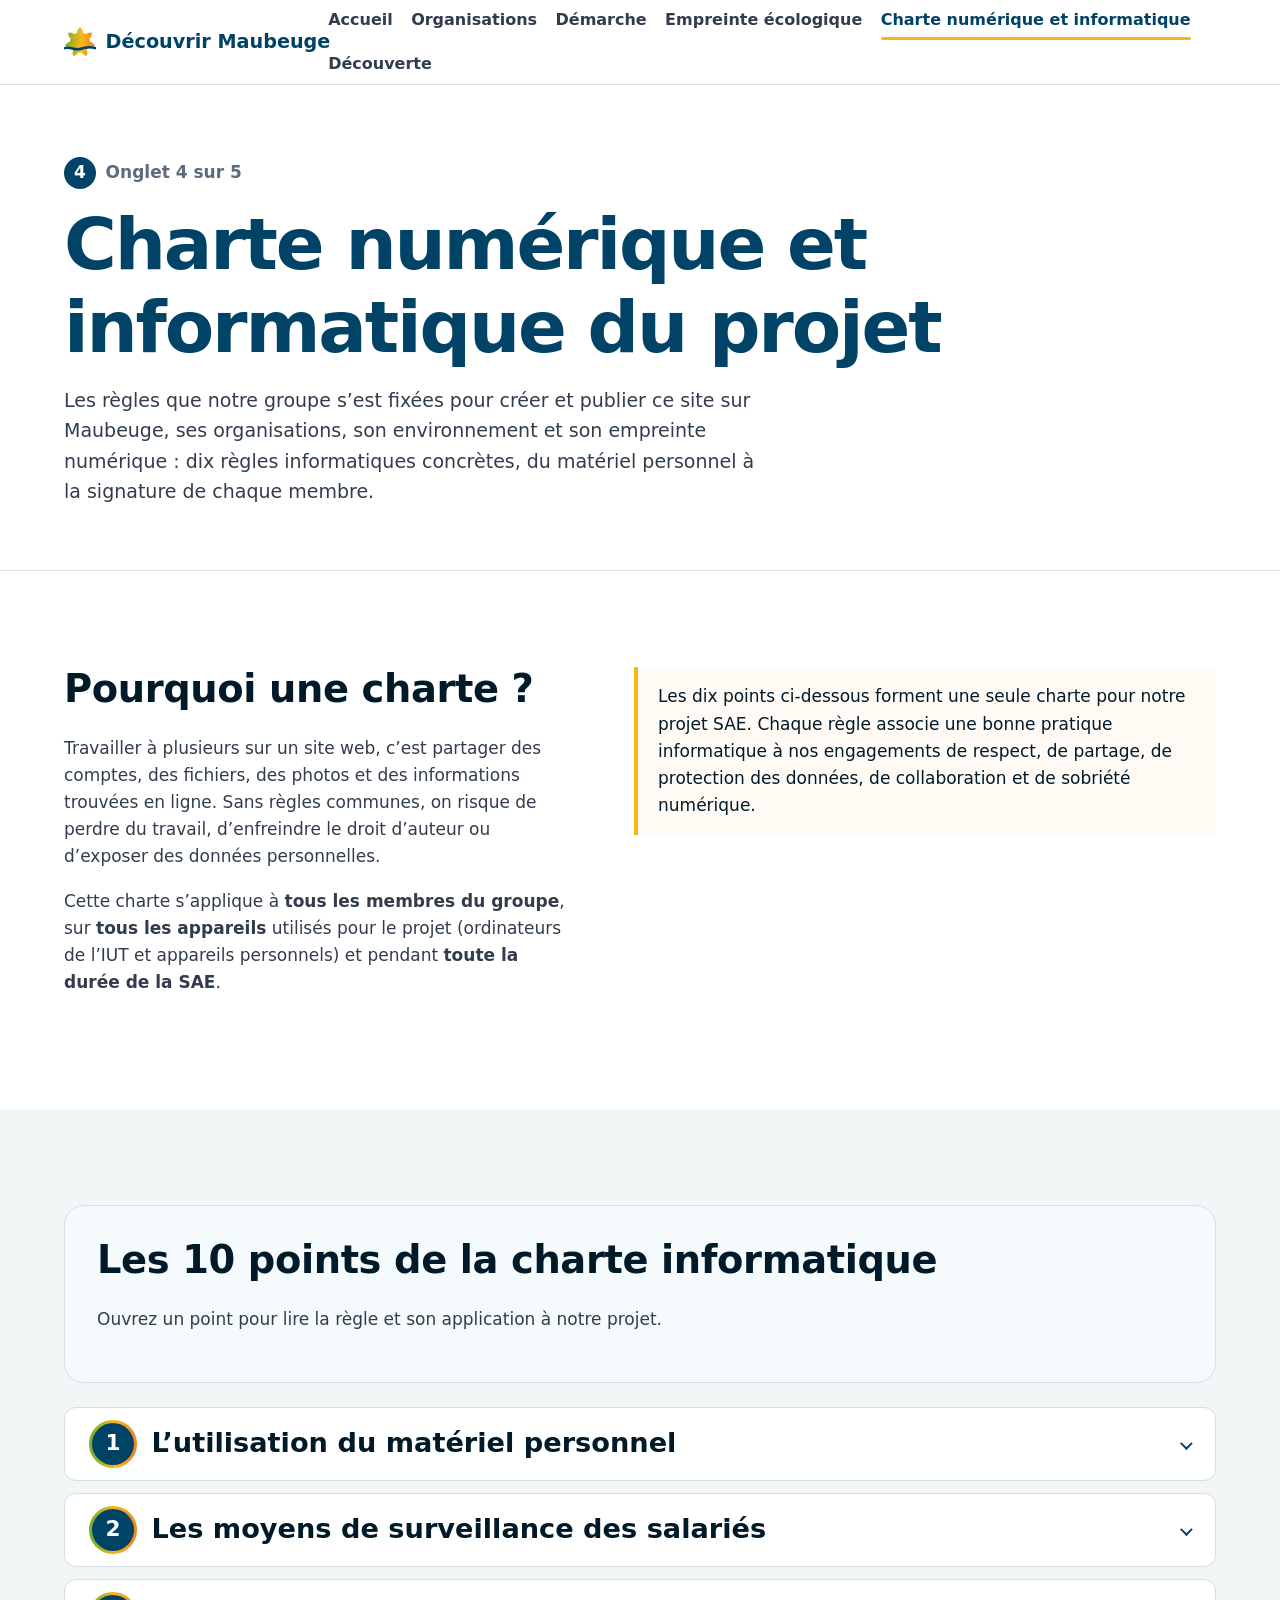
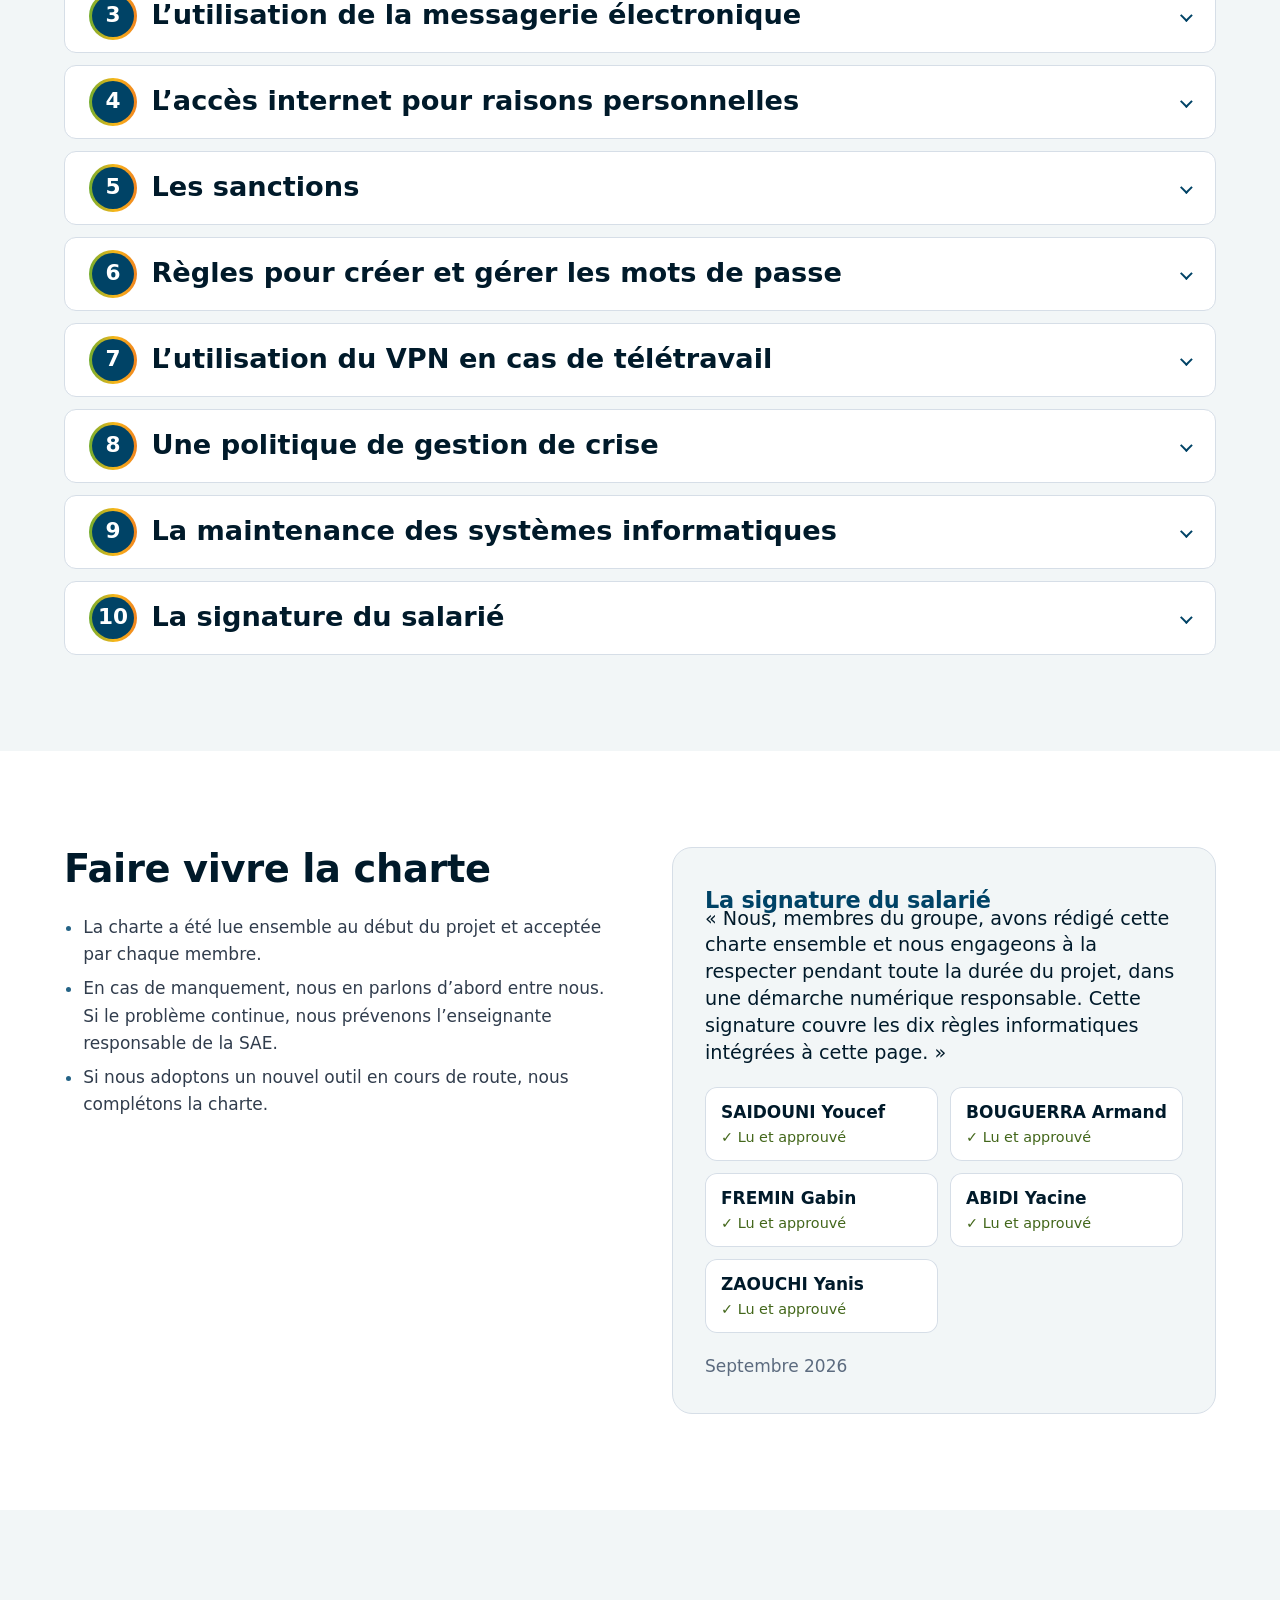
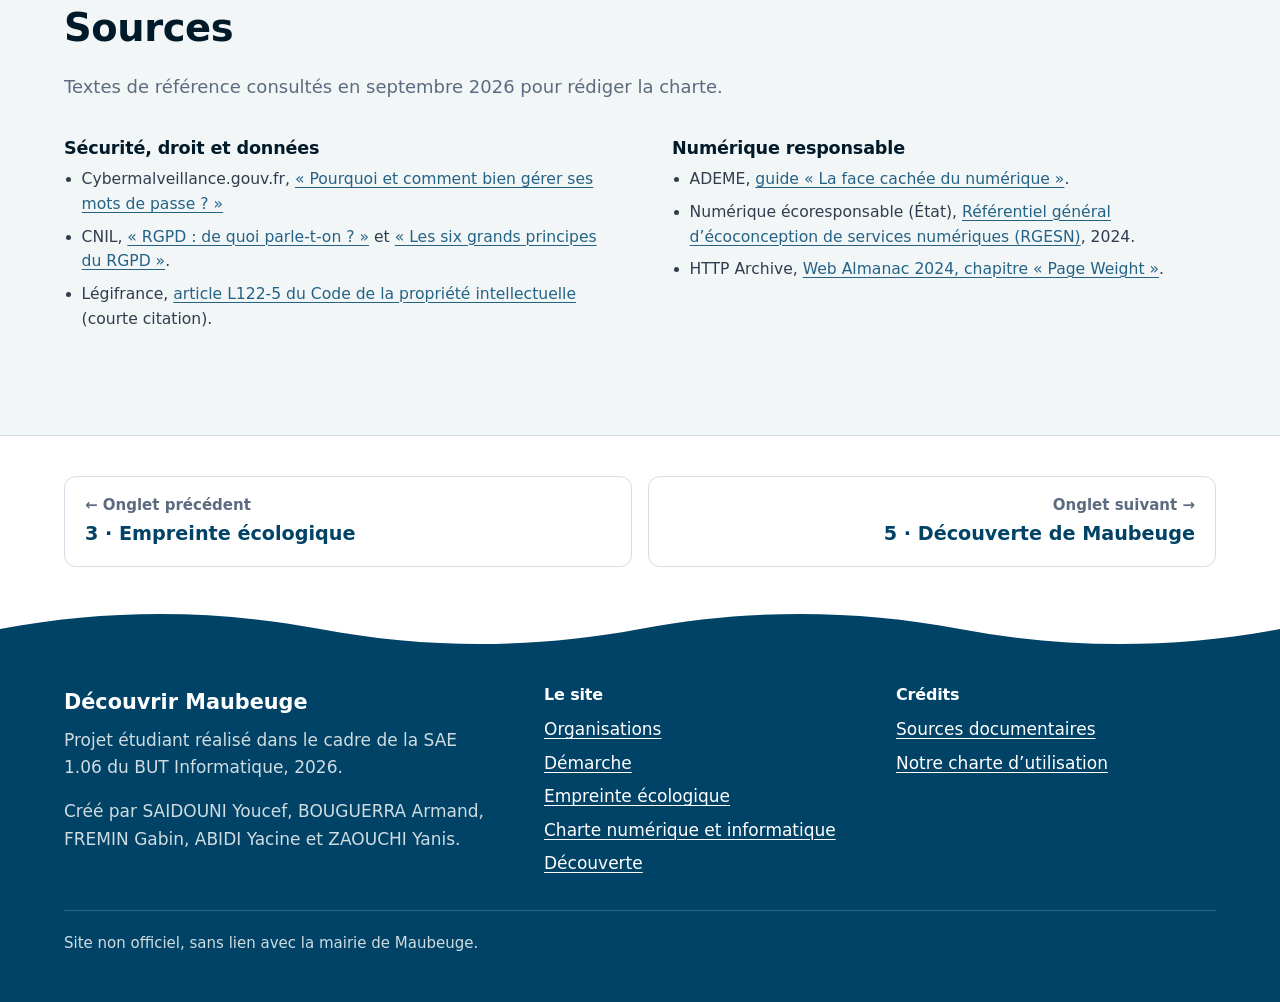
==== commit ad1addfb: "Add files via upload" ====
--- a/charte.html
+++ b/charte.html
@@ -5,9 +5,6 @@
   <meta name="viewport" content="width=device-width, initial-scale=1">
   <title>Découvrir Maubeuge — Charte numérique et informatique du projet</title>
   <meta name="description" content="Charte numérique et informatique de notre groupe pour le projet SAE Découvrir Maubeuge : règles responsables, sécurité, fichiers, données, outils et écoresponsabilité.">
-  <link rel="preconnect" href="https://fonts.googleapis.com">
-  <link rel="preconnect" href="https://fonts.gstatic.com" crossorigin>
-  <link rel="stylesheet" href="https://fonts.googleapis.com/css2?family=Outfit:wght@500;600;700&family=Source+Sans+3:ital,wght@0,400;0,600;1,400&display=swap">
   <link rel="stylesheet" href="css/style.css">
   <link rel="stylesheet" href="css/charte.css">
 </head>
@@ -18,21 +15,9 @@
   <header class="site-header">
     <div class="wrap site-header__inner">
       <a class="brand" href="index.html">
-        <svg class="brand__mark" viewBox="30 26 340 340" aria-hidden="true" focusable="false">
-          <defs>
-            <linearGradient id="brand-arc" x1="0" y1="0" x2="1" y2="0">
-              <stop offset="0" stop-color="#72AD2E"/>
-              <stop offset="0.55" stop-color="#F9B619"/>
-              <stop offset="1" stop-color="#F0831F"/>
-            </linearGradient>
-          </defs>
-          <path fill="url(#brand-arc)" d="M171.8 94.8 L171.8 72.7 L200.0 35.0 L228.2 72.7 L228.2 94.8 L264.7 112.4 L281.9 98.6 L329.0 97.1 L317.1 142.7 L299.8 156.5 L308.8 195.9 L330.3 200.8 L360.9 236.7 L317.8 255.8 L296.3 250.9 L271.0 282.5 L280.6 302.4 L271.6 348.7 L229.8 326.9 L220.2 307.0 L179.8 307.0 L170.2 326.9 L128.4 348.7 L119.4 302.4 L129.0 282.5 L103.7 250.9 L82.2 255.8 L39.1 236.7 L69.7 200.8 L91.2 195.9 L100.2 156.5 L82.9 142.7 L71.0 97.1 L118.1 98.6 L135.3 112.4 Z"/>
-          <path d="M40 262 C 95 238, 140 290, 200 270 S 305 240, 362 262" fill="none" stroke="#004366" stroke-width="26" stroke-linecap="round"/>
-        </svg>
+        <img class="brand__mark" src="img/logo.svg" alt="">
         <span>Découvrir Maubeuge</span>
       </a>
-
-      <button class="nav-toggle" type="button" aria-expanded="false" aria-controls="site-nav">Menu</button>
 
       <nav id="site-nav" class="site-nav" aria-label="Navigation principale">
         <ul>
@@ -92,23 +77,12 @@
 
         <div class="charte-points" aria-labelledby="points-titre">
           <h2 id="points-titre">Les 10 points de la charte informatique</h2>
-          <ol>
-            <li><a href="charte.html#materiel-personnel">L’utilisation du matériel personnel</a></li>
-            <li><a href="charte.html#surveillance-salaries">Les moyens de surveillance des salariés</a></li>
-            <li><a href="charte.html#messagerie-electronique">L’utilisation de la messagerie électronique</a></li>
-            <li><a href="charte.html#internet-personnel">L’accès internet pour raisons personnelles</a></li>
-            <li><a href="charte.html#sanctions">Les sanctions</a></li>
-            <li><a href="charte.html#mots-de-passe">Règles pour créer et gérer les mots de passe</a></li>
-            <li><a href="charte.html#vpn-teletravail">L’utilisation du VPN en cas de télétravail</a></li>
-            <li><a href="charte.html#gestion-crise">Une politique de gestion de crise</a></li>
-            <li><a href="charte.html#maintenance-systemes">La maintenance des systèmes informatiques</a></li>
-            <li><a href="charte.html#signature-salarie">La signature du salarié</a></li>
-          </ol>
+          <p>Ouvrez un point pour lire la règle et son application à notre projet.</p>
         </div>
 
         <div class="informatique-cards" aria-label="Les dix points développés">
-          <article class="informatique-card" id="materiel-personnel">
-            <div class="informatique-card__head"><span class="informatique-card__num">1</span><h3>L’utilisation du matériel personnel</h3></div>
+          <details class="informatique-card" id="materiel-personnel">
+            <summary class="informatique-card__head"><span class="informatique-card__num">1</span><span class="informatique-card__title">L’utilisation du matériel personnel</span></summary>
             <div class="informatique-card__body">
               <p>Chaque membre peut travailler sur son propre ordinateur ou sur ceux mis à disposition par l’IUT. Dans les deux cas, le matériel utilisé pour le projet doit rester sécurisé et à jour.</p>
               <ul class="liste">
@@ -119,9 +93,9 @@
               </ul>
               <p class="concret"><strong>Dans notre projet.</strong> Les fichiers de travail sont enregistrés dans l’espace partagé plutôt que sur un seul appareil, afin qu’une panne ou une perte de matériel ne fasse jamais perdre le travail du groupe.</p>
             </div>
-          </article>
-          <article class="informatique-card" id="surveillance-salaries">
-            <div class="informatique-card__head"><span class="informatique-card__num">2</span><h3>Les moyens de surveillance des salariés</h3></div>
+          </details>
+          <details class="informatique-card" id="surveillance-salaries">
+            <summary class="informatique-card__head"><span class="informatique-card__num">2</span><span class="informatique-card__title">Les moyens de surveillance des salariés</span></summary>
             <div class="informatique-card__body">
               <p>Adapté à notre contexte étudiant&nbsp;: nous n’avons pas d’employeur, mais certains outils du projet gardent une trace de l’activité de chacun (historique de fichiers, suivi des tâches). Cette charte encadre leur usage.</p>
               <ul class="liste">
@@ -132,9 +106,9 @@
               </ul>
               <p class="concret"><strong>Dans notre projet.</strong> Le suivi des tâches sert de tableau de bord commun, pas d’outil de contrôle&nbsp;: il aide à voir ce qu’il reste à faire, pas à évaluer les personnes.</p>
             </div>
-          </article>
-          <article class="informatique-card" id="messagerie-electronique">
-            <div class="informatique-card__head"><span class="informatique-card__num">3</span><h3>L’utilisation de la messagerie électronique</h3></div>
+          </details>
+          <details class="informatique-card" id="messagerie-electronique">
+            <summary class="informatique-card__head"><span class="informatique-card__num">3</span><span class="informatique-card__title">L’utilisation de la messagerie électronique</span></summary>
             <div class="informatique-card__body">
               <p>La messagerie de groupe et les e-mails sont nos principaux outils d’échange&nbsp;: leur usage doit rester clair, respectueux et fiable pour tout le monde.</p>
               <ul class="liste">
@@ -145,9 +119,9 @@
               </ul>
               <p class="concret"><strong>Dans notre projet.</strong> Un message court avec un objet clair reçoit une réponse sous 24&nbsp;heures les jours de cours&nbsp;; au-delà, on relance directement en séance.</p>
             </div>
-          </article>
-          <article class="informatique-card" id="internet-personnel">
-            <div class="informatique-card__head"><span class="informatique-card__num">4</span><h3>L’accès internet pour raisons personnelles</h3></div>
+          </details>
+          <details class="informatique-card" id="internet-personnel">
+            <summary class="informatique-card__head"><span class="informatique-card__num">4</span><span class="informatique-card__title">L’accès internet pour raisons personnelles</span></summary>
             <div class="informatique-card__body">
               <p>Le réseau et le matériel de l’IUT sont mis à disposition pour le projet&nbsp;: un usage personnel ponctuel est toléré, dans certaines limites.</p>
               <ul class="liste">
@@ -158,9 +132,9 @@
               </ul>
               <p class="concret"><strong>Dans notre projet.</strong> Chaque information trouvée en ligne est recoupée avec au moins une source fiable avant d’être intégrée au site.</p>
             </div>
-          </article>
-          <article class="informatique-card" id="sanctions">
-            <div class="informatique-card__head"><span class="informatique-card__num">5</span><h3>Les sanctions</h3></div>
+          </details>
+          <details class="informatique-card" id="sanctions">
+            <summary class="informatique-card__head"><span class="informatique-card__num">5</span><span class="informatique-card__title">Les sanctions</span></summary>
             <div class="informatique-card__body">
               <p>Cette charte n’a de sens que si elle est appliquée&nbsp;: en cas de non-respect, nous privilégions toujours le dialogue avant toute mesure plus stricte.</p>
               <ul class="liste">
@@ -171,9 +145,9 @@
               </ul>
               <p class="concret"><strong>Dans notre projet.</strong> Une erreur de bonne foi (mauvaise manipulation, oubli) se corrige et s’explique&nbsp;; elle n’entraîne pas de sanction en soi.</p>
             </div>
-          </article>
-          <article class="informatique-card" id="mots-de-passe">
-            <div class="informatique-card__head"><span class="informatique-card__num">6</span><h3>Règles pour créer et gérer les mots de passe</h3></div>
+          </details>
+          <details class="informatique-card" id="mots-de-passe">
+            <summary class="informatique-card__head"><span class="informatique-card__num">6</span><span class="informatique-card__title">Règles pour créer et gérer les mots de passe</span></summary>
             <div class="informatique-card__body">
               <p>Les mots de passe protègent aussi bien nos comptes personnels que les outils partagés du projet&nbsp;: leur gestion suit des règles simples mais non négociables.</p>
               <ul class="liste">
@@ -184,9 +158,9 @@
               </ul>
               <p class="concret"><strong>Dans notre projet.</strong> Les accès à l’espace partagé et aux comptes du site ne sont jamais communiqués en dehors du groupe, pas même temporairement.</p>
             </div>
-          </article>
-          <article class="informatique-card" id="vpn-teletravail">
-            <div class="informatique-card__head"><span class="informatique-card__num">7</span><h3>L’utilisation du VPN en cas de télétravail</h3></div>
+          </details>
+          <details class="informatique-card" id="vpn-teletravail">
+            <summary class="informatique-card__head"><span class="informatique-card__num">7</span><span class="informatique-card__title">L’utilisation du VPN en cas de télétravail</span></summary>
             <div class="informatique-card__body">
               <p>Une partie du travail se fait à distance&nbsp;: les mêmes exigences de sécurité et de confidentialité s’appliquent, où que l’on se connecte.</p>
               <ul class="liste">
@@ -197,9 +171,9 @@
               </ul>
               <p class="concret"><strong>Dans notre projet.</strong> Le site et ses fichiers ne vivent qu’à un seul endroit&nbsp;: l’espace partagé validé par le groupe, jamais sur un cloud personnel isolé.</p>
             </div>
-          </article>
-          <article class="informatique-card" id="gestion-crise">
-            <div class="informatique-card__head"><span class="informatique-card__num">8</span><h3>Une politique de gestion de crise</h3></div>
+          </details>
+          <details class="informatique-card" id="gestion-crise">
+            <summary class="informatique-card__head"><span class="informatique-card__num">8</span><span class="informatique-card__title">Une politique de gestion de crise</span></summary>
             <div class="informatique-card__body">
               <p>Perte d’appareil, suppression accidentelle, piratage ou fuite de données&nbsp;: nous avons prévu une marche à suivre pour réagir vite et limiter les dégâts.</p>
               <ul class="liste">
@@ -210,9 +184,9 @@
               </ul>
               <p class="concret"><strong>Dans notre projet.</strong> En cas de compte compromis, le mot de passe est changé sans délai et les autres membres sont prévenus pour vérifier qu’aucun accès n’a été détourné.</p>
             </div>
-          </article>
-          <article class="informatique-card" id="maintenance-systemes">
-            <div class="informatique-card__head"><span class="informatique-card__num">9</span><h3>La maintenance des systèmes informatiques</h3></div>
+          </details>
+          <details class="informatique-card" id="maintenance-systemes">
+            <summary class="informatique-card__head"><span class="informatique-card__num">9</span><span class="informatique-card__title">La maintenance des systèmes informatiques</span></summary>
             <div class="informatique-card__body">
               <p>Un site qui évolue doit rester fiable&nbsp;: nous entretenons régulièrement le projet plutôt que d’attendre qu’un problème apparaisse.</p>
               <ul class="liste">
@@ -223,9 +197,9 @@
               </ul>
               <p class="concret"><strong>Dans notre projet.</strong> Des pages et des images compressées limitent le poids du site et donc son impact énergétique, en plus d’en faciliter la maintenance.</p>
             </div>
-          </article>
-          <article class="informatique-card" id="signature-salarie">
-            <div class="informatique-card__head"><span class="informatique-card__num">10</span><h3>La signature du salarié</h3></div>
+          </details>
+          <details class="informatique-card" id="signature-salarie">
+            <summary class="informatique-card__head"><span class="informatique-card__num">10</span><span class="informatique-card__title">La signature du salarié</span></summary>
             <div class="informatique-card__body">
               <p>Adaptée à notre groupe d’étudiants&nbsp;: cette signature marque l’engagement personnel de chaque membre à respecter l’ensemble de la charte, du premier jour du projet jusqu’au rendu final.</p>
               <ul class="liste">
@@ -236,7 +210,7 @@
               </ul>
               <p class="concret"><strong>Dans notre projet.</strong> Les signatures de chaque membre figurent plus bas sur cette page, dans la partie « Faire vivre la charte ».</p>
             </div>
-          </article>
+          </details>
         </div>
       </div>
     </section>
--- a/css/style.css
+++ b/css/style.css
@@ -63,8 +63,8 @@
   --gradient-arc: linear-gradient(90deg, #72AD2E, #F9B619 55%, #F0831F);
 
   /* --- Typographie --- */
-  --font-display: "Outfit", "Avenir Next", "Segoe UI", system-ui, sans-serif;
-  --font-text: "Source Sans 3", "Source Sans Pro", "Segoe UI", system-ui, sans-serif;
+  --font-display: "Avenir Next", "Segoe UI", system-ui, sans-serif;
+  --font-text: "Segoe UI", system-ui, sans-serif;
 
   /* --- Mise en page --- */
   --container: 72rem;
@@ -332,41 +332,35 @@
   background: var(--color-highlight);
 }
 
-.nav-toggle {
-  display: none;
-}
-
 @media (max-width: 68rem) {
   .site-nav {
-    position: absolute;
-    top: 100%;
-    left: 0;
-    right: 0;
-    display: block;
-    background: #fff;
-    border-bottom: 1px solid var(--color-border);
-    box-shadow: 0 12px 24px -12px rgba(0, 26, 42, 0.25);
+    width: 100%;
+    overflow-x: auto;
+    scrollbar-width: thin;
   }
 
   .site-nav ul {
+    flex-wrap: nowrap;
+    gap: 0.25rem;
+    padding-bottom: 0.5rem;
+  }
+
+  .site-nav a {
+    display: inline-block;
+    padding: 0.6rem 0.75rem;
+    white-space: nowrap;
+  }
+
+  .site-nav a::after {
+    left: 0.75rem;
+    right: 0.75rem;
+  }
+
+  .site-header__inner {
     flex-direction: column;
-    gap: 0;
-    padding: 0.5rem var(--gutter) 1rem;
-  }
-
-  .site-nav a {
-    display: block;
-    padding-block: 0.8rem;
-    border-bottom: 1px solid var(--bleu-50);
-  }
-
-  .site-nav a::after {
-    right: auto;
-    width: 2.5rem;
-  }
-
-  .site-header__inner {
-    position: relative;
+    align-items: stretch;
+    gap: 0.35rem;
+    padding-top: 0.55rem;
   }
 }
 
--- a/css/charte.css
+++ b/css/charte.css
@@ -83,28 +83,15 @@
   margin-top: 0;
 }
 
-.charte-points ol {
-  display: grid;
-  grid-template-columns: repeat(2, minmax(0, 1fr));
-  gap: 0.6rem 2rem;
-  margin: 0;
-  padding-left: 1.5rem;
-}
-
-.charte-points a {
-  color: var(--color-link);
-  font-weight: 600;
-}
-
 .informatique-cards {
   display: grid;
-  gap: 1.5rem;
+  gap: 0.75rem;
 }
 
 .informatique-card {
-  padding: clamp(1.25rem, 3.5vw, 2.25rem);
+  padding: 0 clamp(1rem, 3vw, 1.5rem);
   border: 1px solid var(--color-border);
-  border-radius: var(--radius-l);
+  border-radius: var(--radius-m);
   background: #fff;
   scroll-margin-top: 1.5rem;
 }
@@ -113,6 +100,29 @@
   display: flex;
   align-items: center;
   gap: 0.9rem;
+  min-height: 4.5rem;
+  padding-block: 0.75rem;
+  cursor: pointer;
+  list-style: none;
+}
+
+.informatique-card__head::-webkit-details-marker {
+  display: none;
+}
+
+.informatique-card__head::after {
+  content: "";
+  flex: none;
+  width: 0.55rem;
+  height: 0.55rem;
+  margin-left: auto;
+  border-right: 2px solid var(--color-primary);
+  border-bottom: 2px solid var(--color-primary);
+  transform: rotate(45deg);
+}
+
+.informatique-card[open] .informatique-card__head::after {
+  transform: rotate(225deg);
 }
 
 .informatique-card__num {
@@ -131,17 +141,18 @@
   font-weight: 700;
 }
 
-.informatique-card h3 {
-  margin: 0;
+.informatique-card__title {
   color: var(--color-heading);
   font-size: clamp(1.35rem, 2.6vw, 1.7rem);
+  font-family: var(--font-display);
+  font-weight: 600;
+  line-height: 1.2;
 }
 
 .informatique-card__body {
   display: grid;
   gap: 1rem;
-  margin-top: 1rem;
-  margin-left: 3.9rem;
+  padding: 0 0 1.5rem 3.9rem;
 }
 
 .informatique-card__body > p:not(.concret) {
@@ -151,7 +162,7 @@
 
 @media (max-width: 36rem) {
   .informatique-card__body {
-    margin-left: 0;
+    padding-left: 0;
   }
 }
 
